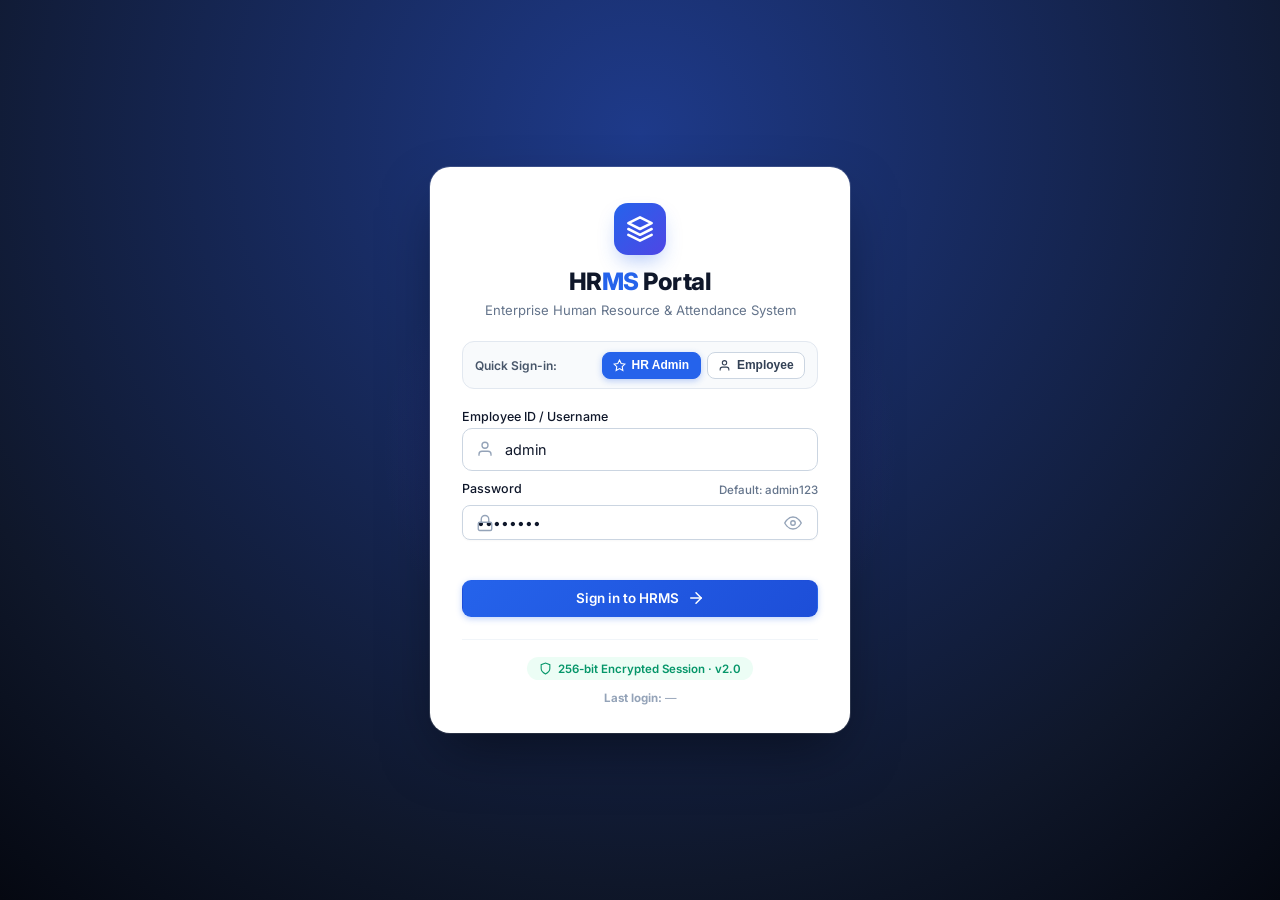
==== client/index.html @ 80b0ef7e "feat: complete UI/UX modernization, backend API routes, temporary DB sync, and PWA assets" ====
<!DOCTYPE html>
<html lang="en">
<head>
  <meta charset="UTF-8" />
  <link rel="manifest" href="/manifest.webmanifest">
  <meta name="theme-color" content="#2563eb">
  <meta name="mobile-web-app-capable" content="yes">
  <meta name="apple-mobile-web-app-capable" content="yes">
  <meta name="apple-mobile-web-app-title" content="HRMS">
  <link rel="apple-touch-icon" href="/icon-192.png">
  <link rel="icon" type="image/png" href="/icon-192.png">
  <meta name="viewport" content="width=device-width, initial-scale=1.0, viewport-fit=cover" />
  <title>HRMS — Human Resource Management System</title>
  <link rel="preconnect" href="https://fonts.googleapis.com" />
  <link rel="preconnect" href="https://fonts.gstatic.com" crossorigin />
  <link href="https://fonts.googleapis.com/css2?family=Inter:wght@400;500;600;700&display=swap" rel="stylesheet" />
  <link rel="stylesheet" href="/client/css/style.css?v=2.7.0" />
</head>
<body>

  <!-- Sidebar -->
  <aside class="sidebar" id="sidebar">
    <div class="sidebar-header">
      <div class="logo-text" style="font-size:1.5rem;font-weight:800;letter-spacing:0.02em;color:#fff;">HR<span style="color:#60a5fa;">MS</span></div>
    </div>

    <nav class="nav">
      <a class="nav-item" data-page="myleave" href="#" id="navMyLeave" style="display:none">
        <svg xmlns="http://www.w3.org/2000/svg" fill="none" viewBox="0 0 24 24" stroke-width="1.8" stroke="currentColor"><path stroke-linecap="round" stroke-linejoin="round" d="M6.75 3v2.25M17.25 3v2.25M3 18.75V7.5a2.25 2.25 0 012.25-2.25h13.5A2.25 2.25 0 0121 7.5v11.25m-18 0A2.25 2.25 0 005.25 21h13.5A2.25 2.25 0 0021 18.75"/></svg>
        My Leave Requests
      </a>
      <a class="nav-item" data-page="myresign" href="#" id="navMyResign" style="display:none">
        <svg xmlns="http://www.w3.org/2000/svg" fill="none" viewBox="0 0 24 24" stroke-width="1.8" stroke="currentColor"><path stroke-linecap="round" stroke-linejoin="round" d="M15.75 9V5.25A2.25 2.25 0 0013.5 3h-6a2.25 2.25 0 00-2.25 2.25v13.5A2.25 2.25 0 007.5 21h6a2.25 2.25 0 002.25-2.25V15m3 0l3-3m0 0l-3-3m3 3H9"/></svg>
        My Resignation
      </a>
      <a class="nav-item" data-page="myletters" href="#" id="navMyLetters" style="display:none">
        <svg xmlns="http://www.w3.org/2000/svg" fill="none" viewBox="0 0 24 24" stroke-width="1.8" stroke="currentColor"><path stroke-linecap="round" stroke-linejoin="round" d="M21.75 6.75v10.5a2.25 2.25 0 01-2.25 2.25h-15a2.25 2.25 0 01-2.25-2.25V6.75m19.5 0A2.25 2.25 0 0019.5 4.5h-15a2.25 2.25 0 00-2.25 2.25m19.5 0v.24a2.25 2.25 0 01-1.07 1.92l-7.5 4.62a2.25 2.25 0 01-2.36 0L3.32 8.91a2.25 2.25 0 01-1.07-1.92V6.75"/></svg>
        My Letters
      </a>
      <a class="nav-item" data-page="myatt" href="#" id="navMyAtt" style="display:none">
        <svg xmlns="http://www.w3.org/2000/svg" fill="none" viewBox="0 0 24 24" stroke-width="1.8" stroke="currentColor"><path stroke-linecap="round" stroke-linejoin="round" d="M12 6v6h4.5m4.5 0a9 9 0 11-18 0 9 9 0 0118 0z"/></svg>
        My Attendance
      </a>
      <a class="nav-item" data-page="myperm" href="#" id="navMyPerm" style="display:none">
        <svg xmlns="http://www.w3.org/2000/svg" fill="none" viewBox="0 0 24 24" stroke-width="1.8" stroke="currentColor"><path stroke-linecap="round" stroke-linejoin="round" d="M12 6v6h4.5m4.5 0a9 9 0 11-18 0 9 9 0 0118 0z"/></svg>
        My Permissions &amp; OD
      </a>
      <a class="nav-item" data-page="mystat" href="#" id="navMyStat" style="display:none">
        <svg xmlns="http://www.w3.org/2000/svg" fill="none" viewBox="0 0 24 24" stroke-width="1.8" stroke="currentColor"><path stroke-linecap="round" stroke-linejoin="round" d="M9 12.75L11.25 15 15 9.75m-3-7.036A11.959 11.959 0 013.598 6 11.99 11.99 0 003 9.749c0 5.592 3.824 10.29 9 11.623 5.176-1.332 9-6.03 9-11.622 0-1.31-.21-2.571-.598-3.751h-.152c-3.196 0-6.1-1.248-8.25-3.285z"/></svg>
        My Statutory Statements
      </a>
      <a class="nav-item" data-page="myservice" href="#" id="navMyService" style="display:none">
        <svg xmlns="http://www.w3.org/2000/svg" fill="none" viewBox="0 0 24 24" stroke-width="1.8" stroke="currentColor"><path stroke-linecap="round" stroke-linejoin="round" d="M3 13.125C3 12.504 3.504 12 4.125 12h2.25c.621 0 1.125.504 1.125 1.125v6.75C7.5 20.496 6.996 21 6.375 21h-2.25A1.125 1.125 0 013 19.875v-6.75zM9.75 8.625c0-.621.504-1.125 1.125-1.125h2.25c.621 0 1.125.504 1.125 1.125v11.25c0 .621-.504 1.125-1.125 1.125h-2.25a1.125 1.125 0 01-1.125-1.125V8.625zM16.5 4.125c0-.621.504-1.125 1.125-1.125h2.25C20.496 3 21 3.504 21 4.125v15.75c0 .621-.504 1.125-1.125 1.125h-2.25a1.125 1.125 0 01-1.125-1.125V4.125z"/></svg>
        My Service
      </a>
      <a class="nav-item" data-page="myperf" href="#" id="navMyPerf" style="display:none">
        <svg xmlns="http://www.w3.org/2000/svg" fill="none" viewBox="0 0 24 24" stroke-width="1.8" stroke="currentColor"><path stroke-linecap="round" stroke-linejoin="round" d="M3 13.125C3 12.504 3.504 12 4.125 12h2.25c.621 0 1.125.504 1.125 1.125v6.75C7.5 20.496 6.996 21 6.375 21h-2.25A1.125 1.125 0 013 19.875v-6.75zM9.75 8.625c0-.621.504-1.125 1.125-1.125h2.25c.621 0 1.125.504 1.125 1.125v11.25c0 .621-.504 1.125-1.125 1.125h-2.25a1.125 1.125 0 01-1.125-1.125V8.625zM16.5 4.125c0-.621.504-1.125 1.125-1.125h2.25C20.496 3 21 3.504 21 4.125v15.75c0 .621-.504 1.125-1.125 1.125h-2.25a1.125 1.125 0 01-1.125-1.125V4.125z"/></svg>
        My Performance
      </a>
      <div class="nav-section" id="navMainLabel">Main</div>
      <a class="nav-item active" data-page="dashboard" href="#">
        <svg xmlns="http://www.w3.org/2000/svg" fill="none" viewBox="0 0 24 24" stroke-width="1.8" stroke="currentColor"><path stroke-linecap="round" stroke-linejoin="round" d="M3 12l2-2m0 0l7-7 7 7M5 10v10a1 1 0 001 1h3m10-11l2 2m-2-2v10a1 1 0 01-1 1h-3m-6 0a1 1 0 001-1v-4a1 1 0 011-1h2a1 1 0 011 1v4a1 1 0 001 1m-6 0h6"/></svg>
        Dashboard
      </a>
      <a class="nav-item" data-page="employees" href="#">
        <svg xmlns="http://www.w3.org/2000/svg" fill="none" viewBox="0 0 24 24" stroke-width="1.8" stroke="currentColor"><path stroke-linecap="round" stroke-linejoin="round" d="M15 19.128a9.38 9.38 0 002.625.372 9.337 9.337 0 004.121-.952 4.125 4.125 0 00-7.533-2.493M15 19.128v-.003c0-1.113-.285-2.16-.786-3.07M15 19.128v.106A12.318 12.318 0 018.624 21c-2.331 0-4.512-.645-6.374-1.766l-.001-.109a6.375 6.375 0 0111.964-3.07M12 6.375a3.375 3.375 0 11-6.75 0 3.375 3.375 0 016.75 0zm8.25 2.25a2.625 2.625 0 11-5.25 0 2.625 2.625 0 015.25 0z"/></svg>
        Employees
      </a>
      <a class="nav-item" data-page="attendance" href="#">
        <svg xmlns="http://www.w3.org/2000/svg" fill="none" viewBox="0 0 24 24" stroke-width="1.8" stroke="currentColor"><path stroke-linecap="round" stroke-linejoin="round" d="M12 6v6h4.5m4.5 0a9 9 0 11-18 0 9 9 0 0118 0z"/></svg>
        Attendance
      </a>
      <a class="nav-item" data-page="permissions" href="#">
        <svg xmlns="http://www.w3.org/2000/svg" fill="none" viewBox="0 0 24 24" stroke-width="1.8" stroke="currentColor"><path stroke-linecap="round" stroke-linejoin="round" d="M12 6v6h4.5m4.5 0a9 9 0 11-18 0 9 9 0 0118 0z"/></svg>
        Permissions &amp; OD
      </a>
      <a class="nav-item" data-page="leave" href="#">
        <svg xmlns="http://www.w3.org/2000/svg" fill="none" viewBox="0 0 24 24" stroke-width="1.8" stroke="currentColor"><path stroke-linecap="round" stroke-linejoin="round" d="M6.75 3v2.25M17.25 3v2.25M3 18.75V7.5a2.25 2.25 0 012.25-2.25h13.5A2.25 2.25 0 0121 7.5v11.25m-18 0A2.25 2.25 0 005.25 21h13.5A2.25 2.25 0 0021 18.75m-18 0v-7.5A2.25 2.25 0 015.25 9h13.5A2.25 2.25 0 0121 11.25v7.5"/></svg>
        Leave
        <span class="badge" id="leaveBadge">0</span>
      </a>
      <a class="nav-item" data-page="resign" href="#">
        <svg xmlns="http://www.w3.org/2000/svg" fill="none" viewBox="0 0 24 24" stroke-width="1.8" stroke="currentColor"><path stroke-linecap="round" stroke-linejoin="round" d="M15.75 9V5.25A2.25 2.25 0 0013.5 3h-6a2.25 2.25 0 00-2.25 2.25v13.5A2.25 2.25 0 007.5 21h6a2.25 2.25 0 002.25-2.25V15m3 0l3-3m0 0l-3-3m3 3H9"/></svg>
        Resignations
        <span class="badge" id="resignBadge">0</span>
      </a>

      <a class="nav-item" data-page="letters" href="#">
        <svg xmlns="http://www.w3.org/2000/svg" fill="none" viewBox="0 0 24 24" stroke-width="1.8" stroke="currentColor"><path stroke-linecap="round" stroke-linejoin="round" d="M21.75 6.75v10.5a2.25 2.25 0 01-2.25 2.25h-15a2.25 2.25 0 01-2.25-2.25V6.75m19.5 0A2.25 2.25 0 0019.5 4.5h-15a2.25 2.25 0 00-2.25 2.25m19.5 0v.24a2.25 2.25 0 01-1.07 1.92l-7.5 4.62a2.25 2.25 0 01-2.36 0L3.32 8.91a2.25 2.25 0 01-1.07-1.92V6.75"/></svg>
        Letters
      </a>

      <div class="nav-section">Management</div>
      <a class="nav-item" data-page="statmods" href="#">
        <svg xmlns="http://www.w3.org/2000/svg" fill="none" viewBox="0 0 24 24" stroke-width="1.8" stroke="currentColor"><path stroke-linecap="round" stroke-linejoin="round" d="M9 12.75L11.25 15 15 9.75m-3-7.036A11.959 11.959 0 013.598 6 11.99 11.99 0 003 9.749c0 5.592 3.824 10.29 9 11.623 5.176-1.332 9-6.03 9-11.622 0-1.31-.21-2.571-.598-3.751h-.152c-3.196 0-6.1-1.248-8.25-3.285z"/></svg>
        Statutory Modules
      </a>
      <a class="nav-item" data-page="payroll" href="#">
        <svg xmlns="http://www.w3.org/2000/svg" fill="none" viewBox="0 0 24 24" stroke-width="1.8" stroke="currentColor"><path stroke-linecap="round" stroke-linejoin="round" d="M2.25 18.75a60.07 60.07 0 0115.797 2.101c.727.198 1.453-.342 1.453-1.096V18.75M3.75 4.5v.75A.75.75 0 013 6h-.75m0 0v-.375c0-.621.504-1.125 1.125-1.125H20.25M2.25 6v9m18-10.5v.75c0 .414.336.75.75.75h.75m-1.5-1.5h.375c.621 0 1.125.504 1.125 1.125v9.75c0 .621-.504 1.125-1.125 1.125h-.375m1.5-1.5H21a.75.75 0 00-.75.75v.75m0 0H3.75m0 0h-.375a1.125 1.125 0 01-1.125-1.125V15m1.5 1.5v-.75A.75.75 0 003 15h-.75M15 10.5a3 3 0 11-6 0 3 3 0 016 0zm3 0h.008v.008H18V10.5zm-12 0h.008v.008H6V10.5z"/></svg>
        Payroll
      </a>
      <a class="nav-item" data-page="service" href="#">
        <svg xmlns="http://www.w3.org/2000/svg" fill="none" viewBox="0 0 24 24" stroke-width="1.8" stroke="currentColor"><path stroke-linecap="round" stroke-linejoin="round" d="M3 13.125C3 12.504 3.504 12 4.125 12h2.25c.621 0 1.125.504 1.125 1.125v6.75C7.5 20.496 6.996 21 6.375 21h-2.25A1.125 1.125 0 013 19.875v-6.75zM9.75 8.625c0-.621.504-1.125 1.125-1.125h2.25c.621 0 1.125.504 1.125 1.125v11.25c0 .621-.504 1.125-1.125 1.125h-2.25a1.125 1.125 0 01-1.125-1.125V8.625zM16.5 4.125c0-.621.504-1.125 1.125-1.125h2.25C20.496 3 21 3.504 21 4.125v15.75c0 .621-.504 1.125-1.125 1.125h-2.25a1.125 1.125 0 01-1.125-1.125V4.125z"/></svg>
        Service Register
      </a>
      <a class="nav-item" data-page="recruitment" href="#">
        <svg xmlns="http://www.w3.org/2000/svg" fill="none" viewBox="0 0 24 24" stroke-width="1.8" stroke="currentColor"><path stroke-linecap="round" stroke-linejoin="round" d="M20.25 14.15v4.25c0 1.094-.781 2.125-1.938 2.125H5.688c-1.157 0-1.938-1.031-1.938-2.125v-4.25m16.5 0a2.18 2.18 0 00.75-1.661V8.706c0-1.081-.781-2.025-1.938-2.025h-2.288a2.125 2.125 0 01-1.938-1.25 2.125 2.125 0 00-1.938-1.25H9.938a2.125 2.125 0 00-1.938 1.25 2.125 2.125 0 01-1.938 1.25H3.75c-1.157 0-1.938.944-1.938 2.025v3.783c0 .655.281 1.268.75 1.661m16.5 0a2.18 2.18 0 01-.75 1.661m0 0a2.18 2.18 0 01-1.5.631H5.25a2.18 2.18 0 01-1.5-.631m16.5 0v.094"/></svg>
        Recruitment
      </a>
      <a class="nav-item" data-page="performance" href="#">
        <svg xmlns="http://www.w3.org/2000/svg" fill="none" viewBox="0 0 24 24" stroke-width="1.8" stroke="currentColor"><path stroke-linecap="round" stroke-linejoin="round" d="M3 13.125C3 12.504 3.504 12 4.125 12h2.25c.621 0 1.125.504 1.125 1.125v6.75C7.5 20.496 6.996 21 6.375 21h-2.25A1.125 1.125 0 013 19.875v-6.75zM9.75 8.625c0-.621.504-1.125 1.125-1.125h2.25c.621 0 1.125.504 1.125 1.125v11.25c0 .621-.504 1.125-1.125 1.125h-2.25a1.125 1.125 0 01-1.125-1.125V8.625zM16.5 4.125c0-.621.504-1.125 1.125-1.125h2.25C20.496 3 21 3.504 21 4.125v15.75c0 .621-.504 1.125-1.125 1.125h-2.25a1.125 1.125 0 01-1.125-1.125V4.125z"/></svg>
        Performance
      </a>

      <div class="nav-section">Settings</div>
      <a class="nav-item" data-page="departments" href="#">
        <svg xmlns="http://www.w3.org/2000/svg" fill="none" viewBox="0 0 24 24" stroke-width="1.8" stroke="currentColor"><path stroke-linecap="round" stroke-linejoin="round" d="M2.25 21h19.5m-18-18v18m10.5-18v18m6-13.5V21M6.75 6.75h.75m-.75 3h.75m-.75 3h.75m3-6h.75m-.75 3h.75m-.75 3h.75M6.75 21v-3.375c0-.621.504-1.125 1.125-1.125h2.25c.621 0 1.125.504 1.125 1.125V21M3 3h12m-.75 4.5H21m-3.75 0h.008v.008h-.008v-.008zm0 3h.008v.008h-.008v-.008zm0 3h.008v.008h-.008v-.008z"/></svg>
        Departments
      </a>
      <a class="nav-item" data-page="access" href="#">
        <svg xmlns="http://www.w3.org/2000/svg" fill="none" viewBox="0 0 24 24" stroke-width="1.8" stroke="currentColor"><path stroke-linecap="round" stroke-linejoin="round" d="M9.594 3.94c.09-.542.56-.94 1.11-.94h2.593c.55 0 1.02.398 1.11.94l.213 1.281c.063.374.313.686.645.87.074.04.147.083.22.127.324.196.72.257 1.075.124l1.217-.456a1.125 1.125 0 011.37.49l1.296 2.247a1.125 1.125 0 01-.26 1.431l-1.003.827c-.293.24-.438.613-.431.992a6.759 6.759 0 010 .255c-.007.378.138.75.43.99l1.005.828c.424.35.534.954.26 1.43l-1.298 2.247a1.125 1.125 0 01-1.369.491l-1.217-.456c-.355-.133-.75-.072-1.076.124a6.57 6.57 0 01-.22.128c-.331.183-.581.495-.644.869l-.213 1.28c-.09.543-.56.941-1.11.941h-2.594c-.55 0-1.02-.398-1.11-.94l-.213-1.281c-.062-.374-.312-.686-.644-.87a6.52 6.52 0 01-.22-.127c-.325-.196-.72-.257-1.076-.124l-1.217.456a1.125 1.125 0 01-1.369-.49l-1.297-2.247a1.125 1.125 0 01.26-1.431l1.004-.827c.292-.24.437-.613.43-.992a6.932 6.932 0 010-.255c.007-.378-.138-.75-.43-.99l-1.004-.828a1.125 1.125 0 01-.26-1.43l1.297-2.247a1.125 1.125 0 011.37-.491l1.216.456c.356.133.751.072 1.076-.124.072-.044.146-.087.22-.128.332-.183.582-.495.644-.869l.214-1.281z"/><path stroke-linecap="round" stroke-linejoin="round" d="M15 12a3 3 0 11-6 0 3 3 0 016 0z"/></svg>
        Menu Access
      </a>
      <a class="nav-item" data-page="settings" href="#">
        <svg xmlns="http://www.w3.org/2000/svg" fill="none" viewBox="0 0 24 24" stroke-width="1.8" stroke="currentColor"><path stroke-linecap="round" stroke-linejoin="round" d="M9.594 3.94c.09-.542.56-.94 1.11-.94h2.593c.55 0 1.02.398 1.11.94l.213 1.281c.063.374.313.686.645.87.074.04.147.083.22.127.324.196.72.257 1.075.124l1.217-.456a1.125 1.125 0 011.37.49l1.296 2.247a1.125 1.125 0 01-.26 1.431l-1.003.827c-.293.24-.438.613-.431.992a6.759 6.759 0 010 .255c-.007.378.138.75.43.99l1.005.828c.424.35.534.954.26 1.43l-1.298 2.247a1.125 1.125 0 01-1.369.491l-1.217-.456c-.355-.133-.75-.072-1.076.124a6.57 6.57 0 01-.22.128c-.331.183-.581.495-.644.869l-.213 1.28c-.09.543-.56.941-1.11.941h-2.594c-.55 0-1.02-.398-1.11-.94l-.213-1.281c-.062-.374-.312-.686-.644-.87a6.52 6.52 0 01-.22-.127c-.325-.196-.72-.257-1.076-.124l-1.217.456a1.125 1.125 0 01-1.369-.49l-1.297-2.247a1.125 1.125 0 01.26-1.431l1.004-.827c.292-.24.437-.613.43-.992a6.932 6.932 0 010-.255c.007-.378-.138-.75-.43-.99l-1.004-.828a1.125 1.125 0 01-.26-1.43l1.297-2.247a1.125 1.125 0 011.37-.491l1.216.456c.356.133.751.072 1.076-.124.072-.044.146-.087.22-.128.332-.183.582-.495.644-.869l.214-1.281z"/><path stroke-linecap="round" stroke-linejoin="round" d="M15 12a3 3 0 11-6 0 3 3 0 016 0z"/></svg>
        Settings
      </a>
    </nav>

    <div class="sidebar-footer">
      <div class="avatar" id="userAvatar">AD</div>
      <div class="user-info">
        <div class="user-name" id="userName">Admin User</div>
        <div class="user-role" id="userRole">HR Administrator</div>
      </div>
      <button class="logout-btn" onclick="logout()" title="Logout"><svg xmlns="http://www.w3.org/2000/svg" width="18" height="18" fill="none" viewBox="0 0 24 24" stroke-width="1.8" stroke="currentColor"><path stroke-linecap="round" stroke-linejoin="round" d="M15.75 9V5.25A2.25 2.25 0 0013.5 3h-6a2.25 2.25 0 00-2.25 2.25v13.5A2.25 2.25 0 007.5 21h6a2.25 2.25 0 002.25-2.25V15m3 0l3-3m0 0l-3-3m3 3H9"/></svg><span>Logout</span></button>
    </div>
  </aside>

  <div class="overlay" id="overlay"></div>

  <!-- Main -->
  <div class="main">
    <header class="topbar">
      <div class="topbar-left">
        <button class="collapse-toggle" id="collapseToggle" onclick="toggleSidebar()" aria-label="Collapse or expand menu" title="Collapse / expand menu">
          <svg xmlns="http://www.w3.org/2000/svg" width="22" height="22" fill="none" viewBox="0 0 24 24" stroke-width="1.8" stroke="currentColor"><path stroke-linecap="round" stroke-linejoin="round" d="M3.75 6.75h16.5M3.75 12h16.5M3.75 17.25h16.5"/></svg>
        </button>
        <button class="menu-toggle" id="menuToggle" aria-label="Toggle menu">
          <svg xmlns="http://www.w3.org/2000/svg" width="24" height="24" fill="none" viewBox="0 0 24 24" stroke-width="1.8" stroke="currentColor"><path stroke-linecap="round" stroke-linejoin="round" d="M3.75 6.75h16.5M3.75 12h16.5m-16.5 5.25h16.5"/></svg>
        </button>
        <div class="top-brand"><div class="tb-text"><h1 class="page-title" id="pageTitle">Dashboard</h1></div></div>
      </div>

      <div class="search-box">
        <svg xmlns="http://www.w3.org/2000/svg" width="18" height="18" fill="none" viewBox="0 0 24 24" stroke-width="2" stroke="currentColor"><path stroke-linecap="round" stroke-linejoin="round" d="M21 21l-5.197-5.197m0 0A7.5 7.5 0 105.196 5.196a7.5 7.5 0 0010.607 10.607z"/></svg>
        <input type="text" placeholder="Search employees..." id="searchInput" />
      </div>

      <div class="topbar-right">
        <button class="icon-btn" title="Notifications" onclick="showToast('No new notifications', 'success')">
          <svg xmlns="http://www.w3.org/2000/svg" width="20" height="20" fill="none" viewBox="0 0 24 24" stroke-width="1.8" stroke="currentColor"><path stroke-linecap="round" stroke-linejoin="round" d="M14.857 17.082a23.848 23.848 0 005.454-1.31A8.967 8.967 0 0118 9.75v-.7V9A6 6 0 006 9v.75a8.967 8.967 0 01-2.312 6.022c1.733.64 3.56 1.085 5.455 1.31m5.714 0a24.255 24.255 0 01-5.714 0m5.714 0a3 3 0 11-5.714 0"/></svg>
          <span class="dot" id="notifDot" style="display:none"></span>
        </button>
        <button class="icon-btn" id="topLogout" onclick="logout()" title="Logout" aria-label="Logout" style="width:auto;padding:0 .85rem;gap:.4rem;display:flex;align-items:center;font-weight:600;font-size:.8rem;color:#b91c1c">
          <svg xmlns="http://www.w3.org/2000/svg" width="18" height="18" fill="none" viewBox="0 0 24 24" stroke-width="1.8" stroke="currentColor"><path stroke-linecap="round" stroke-linejoin="round" d="M15.75 9V5.25A2.25 2.25 0 0013.5 3h-6a2.25 2.25 0 00-2.25 2.25v13.5A2.25 2.25 0 007.5 21h6a2.25 2.25 0 002.25-2.25V15m3 0l3-3m0 0l-3-3m3 3H9" /></svg><span>Logout</span>
        </button>
      </div>
    </header>

    <div class="content" id="content"></div>

    <footer class="footer">
      <div class="footer-inner">
        <span>&copy; 2026 HRMS &middot; Enterprise Human Resource Management System</span>
        <span class="footer-sync-status" id="footerSyncStatus"><span class="sync-dot live"></span> Backend Synced (JSON Server Active)</span>
      </div>
    </footer>
  </div>

  <!-- Employee Modal -->
  <div class="modal-backdrop" id="empModal">
    <div class="modal">
      <div class="modal-header"><div class="mh-brand"><div><div class="mh-co">HRMS</div><h3 id="empModalTitle">Add Employee</h3></div></div>
        <button class="modal-close" onclick="closeModal('empModal')">
          <svg xmlns="http://www.w3.org/2000/svg" width="20" height="20" fill="none" viewBox="0 0 24 24" stroke-width="2" stroke="currentColor"><path stroke-linecap="round" stroke-linejoin="round" d="M6 18L18 6M6 6l12 12"/></svg>
        </button>
      </div>
      <form id="empForm" onsubmit="saveEmployee(event)">
        <div class="modal-body">
          <input type="hidden" id="empId" />
          <div class="form-group" style="display:flex;align-items:center;gap:1rem;margin-bottom:1rem">
            <div id="empPhotoPrev" style="width:72px;height:72px;border-radius:50%;background:#e2e8f0;display:flex;align-items:center;justify-content:center;overflow:hidden;font-weight:700;color:#64748b;flex-shrink:0">?</div>
            <div><label style="display:block;margin-bottom:.3rem">Employee Photo</label>
              <input type="file" id="empPhotoFile" accept="image/*" onchange="empPhotoPick(this)" />
              <button type="button" class="btn btn-secondary" style="margin-top:.4rem;padding:.3rem .7rem;font-size:.75rem" onclick="empPhotoClear()">Remove photo</button></div>
          </div>
          <div class="form-row">
            <div class="form-group">
              <label>Full Name *</label>
              <input type="text" id="empName" required placeholder="e.g. Aisha Khan" />
            </div>
            <div class="form-group">
              <label>Email *</label>
              <input type="email" id="empEmail" required placeholder="aisha@company.com" />
            </div>
          </div>
          <div class="form-row">
            <div class="form-group">
              <label>Employee ID *</label>
              <input type="text" id="empCode" required placeholder="e.g. EMP007" />
            </div>
            <div class="form-group">
              <label>Date of Birth *</label>
              <input type="date" id="empDob" required />
            </div>
          </div>
          <div class="form-row">
            <div class="form-group">
              <label>Department *</label>
              <select id="empDept" required onchange="empDeptChanged()"></select>
            </div>
            <div class="form-group">
              <label>Designation *</label>
              <select id="empRole" required onchange="empRoleChanged()"></select>
            </div>
          </div>
          <div class="form-row">
            <div class="form-group">
              <label>Status</label>
              <select id="empStatus">
                <option value="active">Active</option>
                <option value="on-leave">On Leave</option>
                <option value="probation">Probation</option>
                <option value="inactive">Inactive</option>
              </select>
            </div>
            <div class="form-group">
              <label>Phone</label>
              <input type="tel" id="empPhone" placeholder="+91 98765 43210" />
            </div>
          </div>
          <div class="form-row">
            <div class="form-group">
              <label>Date of Joining</label>
              <input type="date" id="empDoj" />
            </div>
            <div class="form-group">
              <label>Relieving Date</label>
              <input type="date" id="empRelieving" />
            </div>
          </div>
        </div>
        <div class="modal-footer">
          <button type="button" class="btn btn-secondary" onclick="closeModal('empModal')">Cancel</button>
          <button type="submit" class="btn btn-primary">Save Employee</button>
        </div>
      </form>
    </div>
  </div>

  <!-- Leave Modal -->
  <div class="modal-backdrop" id="leaveModal">
    <div class="modal">
      <div class="modal-header"><div class="mh-brand"><div><div class="mh-co">HRMS</div><h3>New Leave Request</h3></div></div>
        <button class="modal-close" onclick="closeModal('leaveModal')">
          <svg xmlns="http://www.w3.org/2000/svg" width="20" height="20" fill="none" viewBox="0 0 24 24" stroke-width="2" stroke="currentColor"><path stroke-linecap="round" stroke-linejoin="round" d="M6 18L18 6M6 6l12 12"/></svg>
        </button>
      </div>
      <form id="leaveForm" onsubmit="saveLeave(event)">
        <div class="modal-body">
          <div class="form-group">
            <label>Employee *</label>
            <select id="leaveEmpId" required></select>
          </div>
          <div class="form-group">
            <label>Leave Type *</label>
            <select id="leaveType" required>
              <option value="Casual Leave">Casual Leave</option>
              <option value="Sick Leave">Sick Leave</option>
              <option value="Annual Leave">Annual Leave</option>
              <option value="Maternity Leave">Maternity Leave</option>
              <option value="Unpaid Leave">Unpaid Leave</option>
            </select>
          </div>
          <div class="form-row">
            <div class="form-group">
              <label>From Date *</label>
              <input type="date" id="leaveFrom" required />
            </div>
            <div class="form-group">
              <label>To Date *</label>
              <input type="date" id="leaveTo" required />
            </div>
          </div>
          <div class="form-group">
            <label>Reason</label>
            <textarea id="leaveReason" rows="2" placeholder="Optional reason..."></textarea>
          </div>
        </div>
        <div class="modal-footer">
          <button type="button" class="btn btn-secondary" onclick="closeModal('leaveModal')">Cancel</button>
          <button type="submit" class="btn btn-primary">Submit Request</button>
        </div>
      </form>
    </div>
  </div>

  <!-- Attendance Modal -->
  <div class="modal-backdrop" id="attModal">
    <div class="modal">
      <div class="modal-header"><div class="mh-brand"><div><div class="mh-co">HRMS</div><h3>Mark Attendance</h3></div></div>
        <button class="modal-close" onclick="closeModal('attModal')">
          <svg xmlns="http://www.w3.org/2000/svg" width="20" height="20" fill="none" viewBox="0 0 24 24" stroke-width="2" stroke="currentColor"><path stroke-linecap="round" stroke-linejoin="round" d="M6 18L18 6M6 6l12 12"/></svg>
        </button>
      </div>
      <form id="attForm" onsubmit="saveAttendance(event)">
        <div class="modal-body">
          <div class="form-group">
            <label>Date *</label>
            <input type="date" id="attDate" required onchange="attDateChanged()" />
          </div>
          <div class="form-group">
            <label>Employees * <span class="dept-tag" id="attEmpCount"></span></label>
            <div class="att-pick">
              <label class="att-row att-head">
                <input type="checkbox" id="attAll" checked onchange="attToggleAll(this.checked)" aria-label="Select all employees" /><span>Emp ID</span><span>Emp Name</span>
              </label>
              <div id="attEmpList"></div>
            </div>
          </div>
          <div class="form-group">
            <label>Status *</label>
            <select id="attStatus" required onchange="attToggleTimes()">
              <option value="present">Present</option>
              <option value="absent">Absent</option>
              <option value="half-day">Half Day</option>
              <option value="leave">Leave</option>
              <option value="od">On Duty (OD)</option>
              <option value="late">Late</option>
              <option value="holiday">Holiday / Week Off</option>
            </select>
          </div>
          <div class="form-row">
            <div class="form-group"><label>In Time</label><input type="time" id="attIn" onchange="attSuggest()" /></div>
            <div class="form-group"><label>Out Time</label><input type="time" id="attOut" onchange="attSuggest()" /></div>
          </div>
          <div id="odBox" style="display:none">
            <div class="form-row">
              <div class="form-group"><label>OD Type *</label><select id="odType"><option>Client Visit</option><option>ROC / MCA / Govt. Office</option><option>Bank / Audit</option><option>Court / Tribunal</option><option>Training / Seminar</option><option>Other Official Work</option></select></div>
              <div class="form-group"><label>OD Duration *</label><select id="odDur"><option value="full">Full Day</option><option value="half">Half Day</option></select></div>
            </div>
            <div class="form-group"><label>Place / Organisation *</label><input type="text" id="odPlace" placeholder="e.g. ROC Hyderabad, client office" /></div>
            <div class="form-group"><label>Purpose</label><input type="text" id="odPurpose" placeholder="e.g. Form filing, audit, meeting" /></div>
          </div>
          <div class="dept-tag" id="attHint" style="margin-top:-.4rem; line-height:1.5;"></div>
        </div>
        <div class="modal-footer">
          <button type="button" class="btn btn-secondary" onclick="closeModal('attModal')">Cancel</button>
          <button type="submit" class="btn btn-primary">Save</button>
        </div>
      </form>
    </div>
  </div>

  <!-- Tax declaration (Form 124, earlier 12BB) -->
  <div class="modal-backdrop" id="declModal">
    <div class="modal">
      <div class="modal-header"><h3 id="declTitle">Tax declaration</h3><button class="modal-close" onclick="closeModal('declModal')" aria-label="Close">&#10005;</button></div>
      <form id="declForm" onsubmit="saveDecl(event)">
        <div class="modal-body">
          <div class="form-row"><div class="form-group"><label>Employee</label><select id="dcEmp"></select></div><div class="form-group"><label>Financial year</label><input type="text" id="dcFy" readonly /></div></div>
          <div class="form-group"><label>Tax regime for TDS *</label><select id="dcReg" onchange="declToggle()"><option value="new">New regime (default, no deductions)</option><option value="old">Old regime (with the details below)</option></select></div>
          <div id="dcOld" style="display:none">
            <div class="form-row"><div class="form-group"><label>Rent paid per month ₹</label><input type="number" id="dcRent" min="0" /></div><div class="form-group"><label>City for HRA</label><select id="dcCity"><option value="metro">Metro list incl. Hyderabad (50%)</option><option value="other">Other city (40%)</option></select></div></div>
            <div class="form-row"><div class="form-group"><label>Landlord name</label><input type="text" id="dcLandlord" /></div><div class="form-group"><label>Landlord PAN (needed if rent over ₹1 lakh a year)</label><input type="text" id="dcLPan" maxlength="10" style="text-transform:uppercase" /></div></div>
            <div class="form-group"><label>Relationship with landlord</label><select id="dcRel"><option>Not related</option><option>Spouse</option><option>Parent</option><option>Child</option><option>Other relative</option></select></div>
            <div class="form-row"><div class="form-group"><label>Investments (PF excluded) ₹ / year</label><input type="number" id="dcInv" min="0" /></div><div class="form-group"><label>Health insurance ₹ / year</label><input type="number" id="dcMed" min="0" /></div></div>
            <div class="form-row"><div class="form-group"><label>Extra NPS ₹ / year (max 50,000)</label><input type="number" id="dcNps" min="0" /></div><div class="form-group"><label>Home-loan interest ₹ / year (max 2,00,000)</label><input type="number" id="dcHome" min="0" /></div></div>
          </div>
          <div class="dept-tag" style="line-height:1.6">I declare the details are true. Proofs may be asked before the year end, and TDS is adjusted on the final months if they are not given.</div>
        </div>
        <div class="modal-footer"><button type="button" class="btn btn-secondary" onclick="closeModal('declModal')">Cancel</button><button type="submit" class="btn btn-primary">Submit</button></div>
      </form>
    </div>
  </div>

  <!-- Admin credential confirmation -->
  <div class="modal-backdrop" id="credModal">
    <div class="modal" style="max-width:380px">
      <div class="modal-header"><h3 id="credTitle">Admin confirmation</h3><button class="modal-close" onclick="closeModal('credModal')" aria-label="Close">&#10005;</button></div>
      <form id="credForm" onsubmit="credSubmit(event)" autocomplete="off">
        <div class="modal-body">
          <div class="dept-tag" style="line-height:1.5;margin-bottom:.7rem">Enter an administrator username and password to confirm this change.</div>
          <div class="form-group"><label>Admin username</label><input type="text" id="credUser" required /></div>
          <div class="form-group"><label>Password</label><input type="password" id="credPass" required /></div>
          <div id="credErr" style="color:#dc2626;font-size:.82rem;min-height:1rem"></div>
        </div>
        <div class="modal-footer"><button type="button" class="btn btn-secondary" onclick="closeModal('credModal')">Cancel</button><button type="submit" class="btn btn-primary">Confirm</button></div>
      </form>
    </div>
  </div>

  <!-- Permission (short outing) Modal -->
  <div class="modal-backdrop" id="permModal">
    <div class="modal">
      <div class="modal-header"><div class="mh-brand"><div><div class="mh-co">HRMS</div><h3>Permission (Short Outing)</h3></div></div>
        <button class="modal-close" onclick="closeModal('permModal')" aria-label="Close">&#10005;</button>
      </div>
      <form id="permForm" onsubmit="savePerm(event)">
        <div class="modal-body">
          <div class="form-group"><label>Employee *</label><select id="permEmp" onchange="permHint()"></select></div>
          <div class="form-row">
            <div class="form-group"><label>Date *</label><input type="date" id="permDate" required onchange="permHint()" /></div>
            <div class="form-group"><label>Duration *</label><select id="permHours" onchange="permHint()"><option value="1">1 hour</option><option value="2">2 hours</option></select></div>
          </div>
          <div class="form-row">
            <div class="form-group"><label>Going out at *</label><input type="time" id="permFrom" required onchange="permHint()" /></div>
            <div class="form-group"><label>Place</label><input type="text" id="permPlace" placeholder="e.g. Bank, hospital" /></div>
          </div>
          <div class="form-group"><label>Reason *</label><input type="text" id="permPurpose" required placeholder="Reason for going out" /></div>
          <div class="dept-tag" id="permHint" style="line-height:1.6"></div>
        </div>
        <div class="modal-footer">
          <button type="button" class="btn btn-secondary" onclick="closeModal('permModal')">Cancel</button>
          <button type="submit" class="btn btn-primary">Save</button>
        </div>
      </form>
    </div>
  </div>

  <!-- OD Request Modal -->
  <div class="modal-backdrop" id="odReqModal">
    <div class="modal">
      <div class="modal-header"><div class="mh-brand"><div><div class="mh-co">HRMS</div><h3>On Duty (OD) Request</h3></div></div>
        <button class="modal-close" onclick="closeModal('odReqModal')" aria-label="Close">&#10005;</button>
      </div>
      <form id="odReqForm" onsubmit="saveOdReq(event)">
        <div class="modal-body">
          <div class="form-group"><label>Employee *</label><select id="oqEmp"></select></div>
          <div class="form-row">
            <div class="form-group"><label>From *</label><input type="date" id="oqFrom" required /></div>
            <div class="form-group"><label>To *</label><input type="date" id="oqTo" required /></div>
          </div>
          <div class="form-row">
            <div class="form-group"><label>OD Type *</label><select id="oqType"><option>Client Visit</option><option>ROC / MCA / Govt. Office</option><option>Bank / Audit</option><option>Court / Tribunal</option><option>Training / Seminar</option><option>Other Official Work</option></select></div>
            <div class="form-group"><label>Duration *</label><select id="oqDur"><option value="full">Full Day</option><option value="half">Half Day</option></select></div>
          </div>
          <div class="form-group"><label>Place / Organisation *</label><input type="text" id="oqPlace" required /></div>
          <div class="form-group"><label>Purpose</label><input type="text" id="oqPurpose" /></div>
          <div class="dept-tag" style="line-height:1.6">Holidays, week-offs and approved-leave days inside the range are skipped when HR approves.</div>
        </div>
        <div class="modal-footer">
          <button type="button" class="btn btn-secondary" onclick="closeModal('odReqModal')">Cancel</button>
          <button type="submit" class="btn btn-primary">Submit</button>
        </div>
      </form>
    </div>
  </div>

  <!-- Employee Import Modal -->
  <div class="modal-backdrop" id="empImportModal">
    <div class="modal" style="max-width:900px;">
      <div class="modal-header"><div class="mh-brand"><div><div class="mh-co">HRMS</div><h3>Import Employees from Excel</h3></div></div>
        <button class="modal-close" onclick="closeModal('empImportModal')" aria-label="Close">
          <svg xmlns="http://www.w3.org/2000/svg" width="20" height="20" fill="none" viewBox="0 0 24 24" stroke-width="2" stroke="currentColor"><path stroke-linecap="round" stroke-linejoin="round" d="M6 18L18 6M6 6l12 12"/></svg>
        </button>
      </div>
      <div class="modal-body">
        <div class="form-group">
          <label>Excel file (.xlsx or .xls only) *</label>
          <input type="file" id="empImportFile" accept=".xlsx,.xls,application/vnd.openxmlformats-officedocument.spreadsheetml.sheet,application/vnd.ms-excel" onchange="empImportRead(this)" />
          <div style="font-size:.75rem;color:#64748b;margin-top:.35rem;line-height:1.6;">
            Columns follow the Employee form: <strong>Employee ID, Full Name, Email, Date of Birth, Department, Designation, Phone, Status, Date of Joining, Relieving Date</strong>.
            Required: Employee ID, Full Name, Email, Department, Designation. Import only adds new employees: a row whose Employee ID already exists is skipped and the existing record stays unchanged. New departments and designations are created automatically.
            <a href="#" onclick="empDownloadTemplate(); return false;">Download Excel template</a>
          </div>
        </div>
        <div id="empImportSummary"></div>
        <div id="empImportTable" class="table-wrap" style="max-height:320px;overflow:auto;"></div>
      </div>
      <div class="modal-footer">
        <button type="button" class="btn btn-secondary" onclick="closeModal('empImportModal')">Cancel</button>
        <button type="button" class="btn btn-primary" id="empImportCommit" onclick="empImportCommit()" disabled>Import</button>
      </div>
    </div>
  </div>

  <!-- eSSL Import Modal -->
  <div class="modal-backdrop" id="esslModal">
    <div class="modal" style="max-width:820px;">
      <div class="modal-header"><div class="mh-brand"><div><div class="mh-co">HRMS</div><h3>Import eSSL Biometric Attendance</h3></div></div>
        <button class="modal-close" onclick="closeModal('esslModal')">
          <svg xmlns="http://www.w3.org/2000/svg" width="20" height="20" fill="none" viewBox="0 0 24 24" stroke-width="2" stroke="currentColor"><path stroke-linecap="round" stroke-linejoin="round" d="M6 18L18 6M6 6l12 12"/></svg>
        </button>
      </div>
      <div class="modal-body">
        <div class="form-group">
          <label>eSSL export file (.csv, .txt, .dat) *</label>
          <input type="file" id="esslFile" accept=".csv,.txt,.dat,.tsv,text/plain,text/csv" onchange="esslReadFile(this)" />
          <div style="font-size:.75rem;color:#64748b;margin-top:.35rem;">Works with eSSL eTimeTrackLite / ZKTime logs or a device USB export. If your report is Excel, use Save As &rarr; CSV first. Employee Code in the file must match the Employee ID in this app (e.g. 7 matches EMP007).</div>
        </div>
        <div id="esslRules" style="padding:.6rem .9rem;background:#f8fafc;border-radius:8px;font-size:.8rem;line-height:1.6;margin-bottom:.9rem;"></div>
        <label style="display:flex;gap:.5rem;align-items:flex-start;font-size:.8rem;margin-bottom:1rem;">
          <input type="checkbox" id="esslAbsent" onchange="esslRebuild()" style="margin-top:.2rem;" />
          <span>Mark active employees with no punch as Absent (on the working days set in Settings &rarr; Office Timings, within the file's date range). Leave off if leave or holidays are not tracked separately.</span>
        </label>
        <div id="esslSummary"></div>
        <div id="esslTable" class="table-wrap" style="max-height:320px;overflow:auto;"></div>
      </div>
      <div class="modal-footer">
        <button type="button" class="btn btn-secondary" onclick="closeModal('esslModal')">Cancel</button>
        <button type="button" class="btn btn-primary" id="esslCommit" onclick="esslCommit()" disabled>Import</button>
      </div>
    </div>
  </div>

  <div class="modal-backdrop" id="perfModal"><div class="modal" id="perfBox"></div></div>

  <!-- Resignation Modals -->
  <div class="modal-backdrop" id="resModal">
    <div class="modal">
      <div class="modal-header"><div class="mh-brand"><div><div class="mh-co">HRMS</div><h3>Submit Resignation</h3></div></div>
        <button class="modal-close" onclick="closeModal('resModal')">
          <svg xmlns="http://www.w3.org/2000/svg" width="20" height="20" fill="none" viewBox="0 0 24 24" stroke-width="2" stroke="currentColor"><path stroke-linecap="round" stroke-linejoin="round" d="M6 18L18 6M6 6l12 12"/></svg>
        </button>
      </div>
      <form id="resForm" onsubmit="saveResign(event)">
        <div class="modal-body">
          <div class="form-group"><label>Employee *</label><select id="resEmpId" required></select></div>
          <div class="form-row">
            <div class="form-group"><label>Notice Date *</label><input type="date" id="resDate" required onchange="resSync('date')" /></div>
            <div class="form-group"><label>Notice Period (days) *</label><input type="number" id="resNotice" min="0" max="365" required onchange="resSync('notice')" /></div>
          </div>
          <div class="form-group"><label>Last Working Date *</label><input type="date" id="resLWD" required onchange="resSync('lwd')" /></div>
          <div class="form-group"><label>Reason</label><textarea id="resReason" rows="2" placeholder="Optional reason..."></textarea></div>
          <div class="dept-tag" style="line-height:1.5;">Your salary stays on hold until HR accepts the resignation. Once accepted, salary is paid pro-rata up to the last working date.</div>
        </div>
        <div class="modal-footer">
          <button type="button" class="btn btn-secondary" onclick="closeModal('resModal')">Cancel</button>
          <button type="submit" class="btn btn-primary">Submit to HR</button>
        </div>
      </form>
    </div>
  </div>

  <div class="modal-backdrop" id="resDecModal">
    <div class="modal">
      <div class="modal-header"><div class="mh-brand"><div><div class="mh-co">HRMS</div><h3>Review Resignation</h3></div></div>
        <button class="modal-close" onclick="closeModal('resDecModal')">
          <svg xmlns="http://www.w3.org/2000/svg" width="20" height="20" fill="none" viewBox="0 0 24 24" stroke-width="2" stroke="currentColor"><path stroke-linecap="round" stroke-linejoin="round" d="M6 18L18 6M6 6l12 12"/></svg>
        </button>
      </div>
      <div class="modal-body">
        <input type="hidden" id="resDecId" />
        <div id="resDecInfo" style="font-size:.85rem;line-height:1.7;margin-bottom:1rem;"></div>
        <div class="form-group"><label>Approved Last Working Date *</label><input type="date" id="resDecLWD" /></div>
        <div class="form-group"><label>HR Remarks</label><textarea id="resDecRemarks" rows="2" placeholder="Optional remarks..."></textarea></div>
        <div class="dept-tag" style="line-height:1.5;">Accept: salary is paid pro-rata up to the approved last working date. Reject: the resignation is closed and normal salary continues.</div>
      </div>
      <div class="modal-footer">
        <button type="button" class="btn btn-secondary" onclick="closeModal('resDecModal')">Cancel</button>
        <button type="button" class="btn btn-delete" onclick="decideResign('rejected')">Reject</button>
        <button type="button" class="btn btn-primary" onclick="decideResign('accepted')">Accept</button>
      </div>
    </div>
  </div>

  <div class="modal-backdrop" id="apptModal">
    <div class="modal">
      <div class="modal-header"><div class="mh-brand"><div><div class="mh-co">HRMS</div><h3>Issue Appointment Order</h3></div></div>
        <button class="modal-close" onclick="closeModal('apptModal')"><svg xmlns="http://www.w3.org/2000/svg" width="20" height="20" fill="none" viewBox="0 0 24 24" stroke-width="2" stroke="currentColor"><path stroke-linecap="round" stroke-linejoin="round" d="M6 18L18 6M6 6l12 12"/></svg></button>
      </div>
      <form onsubmit="saveAppointment(event)">
        <div class="modal-body">
          <div class="form-group"><label>Employee *</label><select id="apptEmp" required onchange="fillApptDefaults()"></select></div>
          <div class="form-row">
            <div class="form-group"><label>Designation *</label><input type="text" id="apptDesig" required list="desigList" /></div>
            <div class="form-group"><label>Department *</label><input type="text" id="apptDept" required list="deptList" /><datalist id="deptList"></datalist><datalist id="desigList"></datalist></div>
          </div>
          <div class="form-row">
            <div class="form-group"><label>Date of Joining *</label><input type="date" id="apptDoj" required /></div>
            <div class="form-group"><label>Probation (months) *</label><input type="number" id="apptProb" min="0" max="24" value="6" required /></div>
          </div>
          <div class="form-group"><label>Annual CTC (₹)</label><input type="number" id="apptSalary" min="0" step="10000" placeholder="Leave blank to omit" /></div>
        </div>
        <div class="modal-footer">
          <button type="button" class="btn btn-secondary" onclick="closeModal('apptModal')">Cancel</button>
          <button type="submit" class="btn btn-primary">Issue Order</button>
        </div>
      </form>
    </div>
  </div>

  <div class="modal-backdrop" id="letterModal">
    <div class="modal letter-modal">
      <div class="modal-header">
        <h3 id="letterTitle">Letter</h3>
        <button class="modal-close" onclick="closeModal('letterModal')"><svg xmlns="http://www.w3.org/2000/svg" width="20" height="20" fill="none" viewBox="0 0 24 24" stroke-width="2" stroke="currentColor"><path stroke-linecap="round" stroke-linejoin="round" d="M6 18L18 6M6 6l12 12"/></svg></button>
      </div>
      <div class="modal-body"><div class="letter-paper" id="letterPaper"></div></div>
      <div class="modal-footer letter-actions">
        <button type="button" class="btn btn-secondary" onclick="closeModal('letterModal')">Close</button>
        <button type="button" class="btn btn-approve" id="letterAcceptBtn" style="display:none" onclick="acceptAppointment()">I Accept this Appointment</button>
        <button type="button" class="btn btn-primary" onclick="window.print()">Print / Save as PDF</button>
      </div>
    </div>
  </div>

    <div class="login-screen" id="loginScreen">
    <div class="login-backdrop-glow"></div>
    <form class="login-card" onsubmit="doLogin(event)">
      <!-- Brand Header -->
      <div class="login-header">
        <div class="login-logo-badge">
          <svg viewBox="0 0 24 24" width="28" height="28" fill="none" stroke="currentColor" stroke-width="2.2" stroke-linecap="round" stroke-linejoin="round">
            <path d="M12 2L2 7l10 5 10-5-10-5zM2 17l10 5 10-5M2 12l10 5 10-5" />
          </svg>
        </div>
        <h2 class="login-title">HR<span class="brand-accent">MS</span> Portal</h2>
        <p class="login-subtitle">Enterprise Human Resource & Attendance System</p>
      </div>

      <!-- Quick Role Preset Selector -->
      <div class="login-presets">
        <span class="presets-label">Quick Sign-in:</span>
        <div class="presets-btns">
          <button type="button" class="preset-btn active" id="btnPresetAdmin" onclick="setLoginPreset('admin', 'admin123', this)">
            <svg width="13" height="13" viewBox="0 0 24 24" fill="none" stroke="currentColor" stroke-width="2"><path d="M12 2l3.09 6.26L22 9.27l-5 4.87 1.18 6.88L12 17.77l-6.18 3.25L7 14.14 2 9.27l6.91-1.01L12 2z"/></svg>
            HR Admin
          </button>
          <button type="button" class="preset-btn" id="btnPresetEmp" onclick="setLoginPreset('EMP001', '01011900', this)">
            <svg width="13" height="13" viewBox="0 0 24 24" fill="none" stroke="currentColor" stroke-width="2"><path d="M20 21v-2a4 4 0 0 0-4-4H8a4 4 0 0 0-4 4v2"/><circle cx="12" cy="7" r="4"/></svg>
            Employee
          </button>
        </div>
      </div>

      <!-- Inputs with icons -->
      <div class="form-group login-field">
        <label for="loginUser">Employee ID / Username</label>
        <div class="input-with-icon">
          <svg class="input-icon" width="18" height="18" viewBox="0 0 24 24" fill="none" stroke="currentColor" stroke-width="1.8">
            <path d="M20 21v-2a4 4 0 0 0-4-4H8a4 4 0 0 0-4 4v2"></path>
            <circle cx="12" cy="7" r="4"></circle>
          </svg>
          <input id="loginUser" class="form-control" required autocomplete="username" placeholder="e.g. admin or EMP001" value="admin" />
        </div>
      </div>

      <div class="form-group login-field">
        <div class="label-row">
          <label for="loginPass">Password</label>
          <span class="pwd-hint" id="pwdHintText">Default: admin123</span>
        </div>
        <div class="input-with-icon">
          <svg class="input-icon" width="18" height="18" viewBox="0 0 24 24" fill="none" stroke="currentColor" stroke-width="1.8">
            <rect x="3" y="11" width="18" height="11" rx="2" ry="2"></rect>
            <path d="M7 11V7a5 5 0 0 1 10 0v4"></path>
          </svg>
          <input type="password" id="loginPass" class="form-control" required autocomplete="current-password" placeholder="••••••••" value="admin123" />
          <button type="button" class="btn-toggle-pwd" onclick="toggleLoginPassword()" title="Toggle password visibility" aria-label="Toggle password visibility">
            <svg id="eyeIcon" width="18" height="18" viewBox="0 0 24 24" fill="none" stroke="currentColor" stroke-width="1.8">
              <path d="M1 12s4-8 11-8 11 8 11 8-4 8-11 8-11-8-11-8z"></path>
              <circle cx="12" cy="12" r="3"></circle>
            </svg>
          </button>
        </div>
      </div>

      <div class="login-err" id="loginErr"></div>

      <button type="submit" class="btn btn-primary btn-login-submit">
        <span>Sign in to HRMS</span>
        <svg width="18" height="18" viewBox="0 0 24 24" fill="none" stroke="currentColor" stroke-width="2" stroke-linecap="round" stroke-linejoin="round">
          <line x1="5" y1="12" x2="19" y2="12"></line>
          <polyline points="12 5 19 12 12 19"></polyline>
        </svg>
      </button>

      <!-- Security / Info Footer -->
      <div class="login-footer">
        <div class="login-security-tag">
          <svg width="13" height="13" viewBox="0 0 24 24" fill="none" stroke="currentColor" stroke-width="2">
            <path d="M12 22s8-4 8-10V5l-8-3-8 3v7c0 6 8 10 8 10z"></path>
          </svg>
          <span>256-bit Encrypted Session · v2.0</span>
        </div>
        <div id="lastLoginLine" class="login-meta-line"></div>
      </div>
    </form>
  </div>

  <div class="toast" id="toast"></div>

  <script src="/client/js/app.js?v=2.7.0"></script>
</body>
</html>
---- client/css/style.css ----
/* ==========================================================================
   R & A ASSOCIATES HRMS - GLOBAL STYLESHEET
   Clean Modular CSS extracted from index.html
   ========================================================================== */

:root {
  --primary: #2563eb;
  --primary-dark: #1d4ed8;
  --primary-light: #eff6ff;
  --success: #10b981;
  --warning: #f59e0b;
  --danger: #ef4444;
  --bg: #f1f5f9;
  --sidebar: #0f172a;
  --sidebar-hover: #1e293b;
  --card: #ffffff;
  --text: #0f172a;
  --text-muted: #64748b;
  --border: #e2e8f0;
  --radius: 12px;
  --shadow: 0 1px 3px rgba(0,0,0,.08), 0 1px 2px rgba(0,0,0,.06);
  --shadow-lg: 0 10px 15px -3px rgba(0,0,0,.08), 0 4px 6px -4px rgba(0,0,0,.05);
}

* { margin: 0; padding: 0; box-sizing: border-box; }

/* ===== Custom Sleek Scrollbars (Replaces ugly default browser scrollbars) ===== */
* {
  scrollbar-width: thin;
  scrollbar-color: rgba(148, 163, 184, 0.4) transparent;
}

::-webkit-scrollbar {
  width: 6px;
  height: 6px;
}

::-webkit-scrollbar-track {
  background: transparent;
}

::-webkit-scrollbar-thumb {
  background: rgba(148, 163, 184, 0.35);
  border-radius: 999px;
  transition: background 0.2s ease;
}

::-webkit-scrollbar-thumb:hover {
  background: rgba(100, 116, 139, 0.6);
}

/* Left Sidebar - Ultra-sleek Dark Scrollbar */
.sidebar,
.sidebar .nav {
  scrollbar-width: thin;
  scrollbar-color: rgba(255, 255, 255, 0.16) transparent;
}

.sidebar::-webkit-scrollbar,
.sidebar .nav::-webkit-scrollbar {
  width: 4px;
}

.sidebar::-webkit-scrollbar-track,
.sidebar .nav::-webkit-scrollbar-track {
  background: transparent;
}

.sidebar::-webkit-scrollbar-thumb,
.sidebar .nav::-webkit-scrollbar-thumb {
  background: rgba(255, 255, 255, 0.16);
  border-radius: 999px;
}

.sidebar::-webkit-scrollbar-thumb:hover,
.sidebar .nav::-webkit-scrollbar-thumb:hover {
  background: rgba(255, 255, 255, 0.35);
}

body {
  font-family: 'Inter', system-ui, sans-serif;
  background: var(--bg);
  color: var(--text);
  display: flex;
  min-height: 100vh;
  overflow-x: hidden;
}

/* ========== SIDEBAR ========== */
.sidebar {
  width: 260px;
  background: var(--sidebar);
  color: #e2e8f0;
  display: flex;
  flex-direction: column;
  position: fixed;
  top: 0; left: 0; bottom: 0;
  z-index: 100;
  transition: transform .3s ease;
}

.sidebar-header {
  padding: 1.5rem 1.25rem;
  display: flex;
  align-items: center;
  gap: .75rem;
  border-bottom: 1px solid rgba(255,255,255,.08);
}

.logo-icon {
  width: 40px; height: 40px;
  background: linear-gradient(135deg, #3b82f6, #8b5cf6);
  border-radius: 10px;
  display: flex; align-items: center; justify-content: center;
  font-weight: 700; font-size: 1.1rem; color: white;
}

.logo-icon.logo-img { background:#fff; padding:4px; }
.logo-icon.logo-img img { width:100%; height:100%; object-fit:contain; display:block; }
.letter-paper { background:#fff; border:1px solid var(--border); padding:2rem 2.25rem; font-family: Georgia, 'Times New Roman', serif; font-size:.95rem; line-height:1.65; color:#111; }
.letter-paper .lh { display:flex; align-items:center; gap:1rem; padding-bottom:.9rem; margin-bottom:1.25rem; border-bottom:3px double #1d1dd8; }
.letter-paper .lh img { height:56px; width:auto; }
.letter-paper .lh-name { font-size:1.35rem; font-weight:700; color:#1d1dd8; font-family:'Inter',sans-serif; }
.letter-paper .lh-sub { font-size:.8rem; color:#555; font-family:'Inter',sans-serif; }
.letter-paper .l-meta { display:flex; justify-content:space-between; margin-bottom:1rem; font-size:.88rem; }
.letter-paper p { margin-bottom:.8rem; }
.letter-paper ol { margin:0 0 .9rem 1.25rem; }
.letter-paper li { margin-bottom:.35rem; }
.l-table { width:100%; border-collapse:collapse; font-size:.8rem; margin:.5rem 0 .8rem; font-family:'Inter',sans-serif; }
.l-table th, .l-table td { border:1px solid #cbd5e1; padding:.3rem .5rem; text-align:left; }
.l-table th { background:#eff6ff; white-space:nowrap; text-transform:none; letter-spacing:0; font-size:.78rem; }
.l-table td.num { text-align:right; white-space:nowrap; }
.l-table tr.tot td { font-weight:700; background:#f1f5f9; }
.l-note { font-size:.75rem; color:#555; font-family:'Inter',sans-serif; }
.letter-paper .l-sign { margin-top:1.5rem; }
.letter-paper .l-stamp { margin-top:1.25rem; padding:.5rem .75rem; border:1px dashed #059669; color:#047857; font-size:.8rem; font-family:'Inter',sans-serif; display:inline-block; }
/* ========== MODERN LOGIN SCREEN ========== */
.login-screen {
  position: fixed;
  inset: 0;
  z-index: 300;
  display: none;
  align-items: center;
  justify-content: center;
  padding: 1.5rem;
  background: radial-gradient(circle at 50% 15%, #1e3a8a 0%, #0f172a 75%, #050811 100%);
  overflow-y: auto;
}
.login-screen.show { display: flex; }

.login-backdrop-glow {
  position: absolute;
  width: 520px;
  height: 520px;
  background: radial-gradient(circle, rgba(37, 99, 235, 0.28) 0%, rgba(79, 70, 229, 0.12) 45%, transparent 70%);
  border-radius: 50%;
  pointer-events: none;
  animation: pulseGlow 7s ease-in-out infinite alternate;
}
@keyframes pulseGlow {
  0% { transform: scale(0.92) translate(-8%, -8%); opacity: 0.7; }
  100% { transform: scale(1.18) translate(8%, 8%); opacity: 1; }
}

.login-card {
  position: relative;
  background: #ffffff;
  border-radius: 20px;
  padding: 2.25rem 2rem 1.75rem;
  width: 100%;
  max-width: 420px;
  box-shadow: 0 25px 60px -15px rgba(0, 0, 0, 0.5), 0 0 0 1px rgba(255, 255, 255, 0.15);
  text-align: left;
  animation: loginCardPop 0.25s cubic-bezier(0.16, 1, 0.3, 1);
  box-sizing: border-box;
}
@keyframes loginCardPop {
  0% { opacity: 0; transform: scale(0.96) translateY(10px); }
  100% { opacity: 1; transform: scale(1) translateY(0); }
}

.login-header {
  text-align: center;
  margin-bottom: 1.35rem;
}
.login-logo-badge {
  width: 52px;
  height: 52px;
  border-radius: 14px;
  background: linear-gradient(135deg, #2563eb 0%, #4f46e5 100%);
  color: #ffffff;
  display: inline-flex;
  align-items: center;
  justify-content: center;
  margin-bottom: 0.75rem;
  box-shadow: 0 10px 20px -5px rgba(37, 99, 235, 0.35);
}
.login-title {
  font-size: 1.5rem;
  font-weight: 800;
  color: #0f172a;
  letter-spacing: -0.02em;
  margin: 0 0 0.3rem;
}
.login-title .brand-accent { color: #2563eb; }
.login-subtitle {
  font-size: 0.82rem;
  color: #64748b;
  margin: 0;
  line-height: 1.4;
}

.login-presets {
  background: #f8fafc;
  border: 1px solid #e2e8f0;
  border-radius: 12px;
  padding: 0.6rem 0.75rem;
  margin-bottom: 1.25rem;
  display: flex;
  align-items: center;
  justify-content: space-between;
  gap: 0.5rem;
}
.presets-label {
  font-size: 0.75rem;
  font-weight: 600;
  color: #475569;
}
.presets-btns {
  display: flex;
  gap: 0.4rem;
}
.preset-btn {
  display: inline-flex;
  align-items: center;
  gap: 0.35rem;
  padding: 0.35rem 0.65rem;
  font-size: 0.75rem;
  font-weight: 600;
  border-radius: 8px;
  border: 1px solid #cbd5e1;
  background: #ffffff;
  color: #334155;
  cursor: pointer;
  transition: all 0.15s ease;
}
.preset-btn:hover {
  background: #f1f5f9;
  border-color: #94a3b8;
  color: #0f172a;
}
.preset-btn.active {
  background: #2563eb;
  border-color: #2563eb;
  color: #ffffff;
  box-shadow: 0 2px 6px rgba(37, 99, 235, 0.3);
}

.login-field {
  margin-bottom: 1.05rem;
}
.login-field label {
  display: block;
  font-size: 0.8rem;
  font-weight: 600;
  color: #1e293b;
  margin-bottom: 0.35rem;
}
.label-row {
  display: flex;
  justify-content: space-between;
  align-items: center;
  margin-bottom: 0.35rem;
}
.label-row label { margin-bottom: 0; }
.pwd-hint {
  font-size: 0.72rem;
  color: #64748b;
  font-weight: 500;
}
.input-with-icon {
  position: relative;
  display: flex;
  align-items: center;
}
.input-with-icon .input-icon {
  position: absolute;
  left: 0.85rem;
  color: #94a3b8;
  pointer-events: none;
  transition: color 0.15s ease;
}
.input-with-icon input {
  width: 100%;
  padding: 0.75rem 1rem 0.75rem 2.6rem;
  font-size: 0.9rem;
  font-family: inherit;
  color: #0f172a;
  background: #ffffff;
  border: 1.5px solid #cbd5e1;
  border-radius: 10px;
  outline: none;
  transition: all 0.2s ease;
  box-sizing: border-box;
}
.input-with-icon input:focus {
  border-color: #2563eb;
  box-shadow: 0 0 0 3.5px rgba(37, 99, 235, 0.15);
}
.input-with-icon:focus-within .input-icon {
  color: #2563eb;
}
.btn-toggle-pwd {
  position: absolute;
  right: 0.75rem;
  background: none;
  border: none;
  padding: 0.25rem;
  color: #94a3b8;
  cursor: pointer;
  display: flex;
  align-items: center;
  justify-content: center;
  border-radius: 6px;
  transition: color 0.15s ease;
}
.btn-toggle-pwd:hover { color: #1e293b; }

.login-err {
  min-height: 1.15rem;
  font-size: 0.8rem;
  font-weight: 500;
  color: #dc2626;
  margin-bottom: 0.65rem;
  text-align: center;
}
.login-err:not(:empty) {
  padding: 0.5rem 0.75rem;
  background: #fef2f2;
  border: 1px solid #fecaca;
  border-radius: 8px;
}
.btn-login-submit {
  width: 100%;
  padding: 0.85rem 1.25rem;
  font-size: 0.95rem;
  font-weight: 700;
  display: flex;
  align-items: center;
  justify-content: center;
  gap: 0.5rem;
  border-radius: 10px;
  background: linear-gradient(135deg, #2563eb 0%, #1d4ed8 100%);
  color: #ffffff;
  border: none;
  cursor: pointer;
  box-shadow: 0 8px 18px -4px rgba(37, 99, 235, 0.45);
  transition: all 0.2s ease;
}
.btn-login-submit:hover {
  transform: translateY(-1px);
  box-shadow: 0 12px 24px -4px rgba(37, 99, 235, 0.55);
}
.btn-login-submit:active { transform: translateY(0); }

.login-footer {
  margin-top: 1.35rem;
  padding-top: 1.1rem;
  border-top: 1px solid #f1f5f9;
  text-align: center;
}
.login-security-tag {
  display: inline-flex;
  align-items: center;
  gap: 0.4rem;
  font-size: 0.72rem;
  font-weight: 600;
  color: #059669;
  background: #ecfdf5;
  padding: 0.28rem 0.75rem;
  border-radius: 999px;
  margin-bottom: 0.4rem;
}
.login-meta-line {
  font-size: 0.72rem;
  color: #94a3b8;
  margin-top: 0.25rem;
}

.logout-btn { background:rgba(255,255,255,.08); color:#cbd5e1; border:none; border-radius:8px; padding:.4rem .6rem; font-size:.72rem; cursor:pointer; }
.logout-btn:hover { background:rgba(255,255,255,.16); color:#fff; }
.logo-text { font-size: 1.25rem; font-weight: 700; color: white; letter-spacing: -.02em; }
.logo-text span { color: #60a5fa; }

.nav { flex: 1; padding: 1.25rem .75rem; overflow-y: auto; }

.nav-section {
  font-size: .7rem; font-weight: 600; text-transform: uppercase;
  letter-spacing: .08em; color: #64748b;
  padding: .5rem .75rem; margin-top: .75rem;
}

.nav-item {
  display: flex; align-items: center; gap: .75rem;
  padding: .7rem .85rem; border-radius: 8px;
  color: #94a3b8; text-decoration: none;
  font-size: .9rem; font-weight: 500; cursor: pointer;
  transition: all .15s ease; margin-bottom: 2px;
}

.nav-item:hover { background: var(--sidebar-hover); color: #e2e8f0; }
.nav-item.active { background: var(--primary); color: white; }
.nav-item svg { width: 20px; height: 20px; flex-shrink: 0; }

.nav-item .badge {
  margin-left: auto; background: var(--danger); color: white;
  font-size: .65rem; font-weight: 600; padding: 2px 7px; border-radius: 999px;
}

.sidebar-footer {
  padding: 1rem 1.25rem;
  border-top: 1px solid rgba(255,255,255,.08);
  display: flex; align-items: center; gap: .75rem;
}

.avatar {
  width: 36px; height: 36px; border-radius: 50%;
  background: linear-gradient(135deg, #6366f1, #a855f7);
  display: flex; align-items: center; justify-content: center;
  color: white; font-weight: 600; font-size: .85rem;
}

.user-info { flex: 1; min-width: 0; }
.user-name { font-size: .85rem; font-weight: 600; color: white; white-space: nowrap; overflow: hidden; text-overflow: ellipsis; }
.user-role { font-size: .75rem; color: #64748b; }

/* ========== MAIN ========== */
.main {
  flex: 1; margin-left: 260px;
  display: flex; flex-direction: column; min-height: 100vh;
}

.topbar {
  background: var(--card); border-bottom: 1px solid var(--border);
  padding: 1rem 1.75rem;
  display: flex; align-items: center; justify-content: space-between;
  position: sticky; top: 0; z-index: 50;
}

.topbar-left { display: flex; align-items: center; gap: 1rem; }

.menu-toggle {
  display: none; background: none; border: none; cursor: pointer;
  color: var(--text); padding: .4rem;
}

.page-title { font-size: 1.25rem; font-weight: 700; letter-spacing: -.02em; }

.search-box {
  display: flex; align-items: center;
  background: var(--bg); border: 1px solid var(--border);
  border-radius: 10px; padding: .5rem 1rem; gap: .5rem; width: 280px;
}

.search-box input {
  border: none; background: transparent; outline: none;
  font-size: .875rem; width: 100%; color: var(--text);
}

.search-box svg { color: var(--text-muted); flex-shrink: 0; width: 18px; height: 18px; min-width: 18px; min-height: 18px; }

.topbar-right { display: flex; align-items: center; gap: .75rem; }

.icon-btn {
  width: 40px; height: 40px; border-radius: 10px;
  border: 1px solid var(--border); background: var(--card);
  display: flex; align-items: center; justify-content: center;
  cursor: pointer; position: relative; color: var(--text-muted);
  transition: all .15s;
}

.icon-btn svg { width: 20px; height: 20px; min-width: 20px; min-height: 20px; flex-shrink: 0; }
.menu-toggle svg { width: 24px; height: 24px; min-width: 24px; min-height: 24px; flex-shrink: 0; }
.modal-close svg { width: 20px; height: 20px; min-width: 20px; min-height: 20px; flex-shrink: 0; }

.icon-btn:hover { background: var(--bg); color: var(--text); }

.icon-btn .dot {
  position: absolute; top: 8px; right: 8px;
  width: 8px; height: 8px; background: var(--danger);
  border-radius: 50%; border: 2px solid white;
}

.content { padding: 1.75rem; flex: 1; }

/* Stats */
.stats-grid {
  display: grid; grid-template-columns: repeat(4, 1fr);
  gap: 1.25rem; margin-bottom: 1.75rem;
}

.stat-card {
  background: var(--card); border-radius: var(--radius);
  padding: 1.35rem 1.5rem; box-shadow: var(--shadow);
  border: 1px solid var(--border);
  display: flex; align-items: flex-start; justify-content: space-between;
  transition: box-shadow .2s;
}

.stat-card:hover { box-shadow: var(--shadow-lg); }

.stat-info h3 { font-size: .8rem; font-weight: 500; color: var(--text-muted); margin-bottom: .35rem; }
.stat-info .value { font-size: 1.75rem; font-weight: 700; letter-spacing: -.03em; line-height: 1.2; }
.stat-info .change { font-size: .75rem; font-weight: 500; margin-top: .4rem; display: flex; align-items: center; gap: .25rem; }
.change.up { color: var(--success); }
.change.down { color: var(--danger); }

.stat-icon {
  width: 48px; height: 48px; border-radius: 12px;
  display: flex; align-items: center; justify-content: center;
}
.stat-icon svg { width: 24px; height: 24px; min-width: 24px; min-height: 24px; flex-shrink: 0; }

.stat-icon.blue { background: #eff6ff; color: #2563eb; }
.stat-icon.green { background: #ecfdf5; color: #059669; }
.stat-icon.amber { background: #fffbeb; color: #d97706; }
.stat-icon.purple { background: #f5f3ff; color: #7c3aed; }

.grid-2 {
  display: grid; grid-template-columns: 1.6fr 1fr;
  gap: 1.25rem; margin-bottom: 1.75rem;
}

.card {
  background: var(--card); border-radius: var(--radius);
  border: 1px solid var(--border); box-shadow: var(--shadow); overflow: hidden;
}

.card-header {
  padding: 1.15rem 1.35rem;
  display: flex; align-items: center; justify-content: space-between;
  border-bottom: 1px solid var(--border);
}

.card-header h2 { font-size: 1rem; font-weight: 600; }
.card-header .link { font-size: .8rem; color: var(--primary); text-decoration: none; font-weight: 500; }
.card-header .link:hover { text-decoration: underline; }

.card-body { padding: 0; }

.table-wrap { overflow-x: auto; }

table { width: 100%; border-collapse: collapse; font-size: .875rem; }

thead th {
  text-align: left; padding: .75rem 1.35rem;
  font-weight: 600; color: var(--text-muted);
  font-size: .75rem; text-transform: uppercase; letter-spacing: .04em;
  background: #f8fafc; border-bottom: 1px solid var(--border);
}

tbody td { padding: .9rem 1.35rem; border-bottom: 1px solid var(--border); vertical-align: middle; }
tbody tr:last-child td { border-bottom: none; }
tbody tr:hover { background: #f8fafc; }

.emp-cell { display: flex; align-items: center; gap: .75rem; }
.emp-avatar {
  width: 34px; height: 34px; border-radius: 50%;
  display: flex; align-items: center; justify-content: center;
  color: white; font-weight: 600; font-size: .8rem; flex-shrink: 0;
}

.emp-name { font-weight: 600; font-size: .875rem; }
.emp-email { font-size: .75rem; color: var(--text-muted); }

/* Badges */
.badge {
  display: inline-flex; align-items: center; gap: .35rem;
  padding: .25rem .65rem; border-radius: 999px;
  font-size: .75rem; font-weight: 500;
}

.badge-success { background: #ecfdf5; color: #065f46; }
.badge-warning { background: #fffbeb; color: #92400e; }
.badge-danger { background: #fef2f2; color: #991b1b; }
.badge-blue { background: #eff6ff; color: #1e40af; }
.badge-gray { background: #f1f5f9; color: #475569; }

.badge-dot { width: 6px; height: 6px; border-radius: 50%; }
.badge-success .badge-dot { background: var(--success); }
.badge-warning .badge-dot { background: var(--warning); }
.badge-danger .badge-dot { background: var(--danger); }
.badge-blue .badge-dot { background: var(--primary); }

/* Buttons & Command Controls */
.btn {
  display: inline-flex; align-items: center; justify-content: center; gap: .5rem;
  padding: .55rem 1.05rem; border-radius: 9px;
  font-size: .84rem; font-weight: 600; cursor: pointer;
  border: 1px solid transparent; transition: all .18s cubic-bezier(0.16, 1, 0.3, 1);
  text-decoration: none; line-height: 1.25;
}

.btn-primary {
  background: linear-gradient(135deg, #2563eb 0%, #1d4ed8 100%);
  color: #ffffff;
  border: 1px solid transparent;
  box-shadow: 0 2px 6px rgba(37, 99, 235, 0.28);
}
.btn-primary:hover {
  background: linear-gradient(135deg, #1d4ed8 0%, #1e40af 100%);
  transform: translateY(-1px);
  box-shadow: 0 5px 14px rgba(37, 99, 235, 0.38);
}
.btn-primary:active { transform: translateY(0); }

.btn-secondary {
  background: #ffffff;
  color: #334155;
  border: 1px solid #cbd5e1;
  box-shadow: 0 1px 2px rgba(0, 0, 0, 0.04);
}
.btn-secondary:hover {
  background: #f8fafc;
  color: #0f172a;
  border-color: #94a3b8;
  transform: translateY(-1px);
  box-shadow: 0 4px 10px rgba(0, 0, 0, 0.06);
}
.btn-secondary:active { transform: translateY(0); }

.btn-outline { background: transparent; border-color: var(--border); color: var(--text); }
.btn-outline:hover { background: var(--bg); border-color: #cbd5e1; }
.btn-danger { background: #fee2e2; color: var(--danger); border: 1px solid #fecaca; }
.btn-danger:hover { background: #fecaca; color: #991b1b; }
.btn-sm { padding: .35rem .65rem; font-size: .75rem; border-radius: 7px; }

.btn-group { display: flex; gap: .5rem; }

/* Attendance Command Bar */
.att-header-actions {
  display: flex;
  gap: 0.65rem;
  flex-wrap: wrap;
  align-items: center;
}

.date-picker-wrap {
  display: inline-flex;
  align-items: center;
  gap: 0.5rem;
  background: #ffffff;
  border: 1px solid var(--border);
  border-radius: 9px;
  padding: 0.42rem 0.8rem;
  box-shadow: 0 1px 2px rgba(0, 0, 0, 0.04);
  transition: all 0.2s ease;
  color: #475569;
}
.date-picker-wrap:hover {
  border-color: #94a3b8;
  box-shadow: 0 2px 6px rgba(0, 0, 0, 0.06);
}
.date-picker-wrap:focus-within {
  border-color: var(--primary);
  box-shadow: 0 0 0 3px rgba(37, 99, 235, 0.15);
  color: var(--primary);
}
.att-date-input {
  border: none;
  outline: none;
  background: transparent;
  font-family: inherit;
  font-size: 0.84rem;
  font-weight: 600;
  color: #0f172a;
  cursor: pointer;
  padding: 0;
}

.btn-att-action {
  padding: 0.5rem 1rem !important;
  font-size: 0.82rem !important;
  font-weight: 600 !important;
  border-radius: 9px !important;
  display: inline-flex;
  align-items: center;
  gap: 0.45rem;
}
.btn-att-action svg {
  flex-shrink: 0;
}

/* ===== Professional Timers (In Time & Out Time) ===== */
.att-time-cell {
  display: inline-flex;
  align-items: center;
}

.att-time {
  appearance: none;
  -webkit-appearance: none;
  font-family: 'Inter', -apple-system, BlinkMacSystemFont, 'Segoe UI', monospace;
  font-size: 0.84rem;
  font-weight: 600;
  font-variant-numeric: tabular-nums;
  letter-spacing: 0.03em;
  padding: 0.38rem 0.65rem;
  border: 1px solid var(--border);
  border-radius: 8px;
  background: #ffffff;
  color: #0f172a;
  width: 7.4rem;
  height: 35px;
  transition: all 0.2s cubic-bezier(0.16, 1, 0.3, 1);
  box-shadow: 0 1px 2px rgba(0, 0, 0, 0.03);
}

.att-time.in-time {
  border-left: 3.5px solid #10b981;
}

.att-time.out-time {
  border-left: 3.5px solid #3b82f6;
}

.att-time:hover:not(:disabled) {
  border-color: #94a3b8;
  background: #f8fafc;
  transform: translateY(-0.5px);
  box-shadow: 0 2px 5px rgba(0, 0, 0, 0.05);
}

.att-time:focus {
  outline: none;
  border-color: var(--primary);
  background: #ffffff;
  box-shadow: 0 0 0 3px rgba(37, 99, 235, 0.18);
}

.att-time:disabled {
  background: #f1f5f9;
  color: #94a3b8;
  border-color: #e2e8f0;
  cursor: not-allowed;
  opacity: 0.65;
  box-shadow: none;
  border-left-color: #cbd5e1;
}

.att-time::-webkit-calendar-picker-indicator {
  cursor: pointer;
  opacity: 0.55;
  transition: opacity 0.15s ease, transform 0.15s ease;
  filter: contrast(120%);
}

.att-time::-webkit-calendar-picker-indicator:hover {
  opacity: 1;
  transform: scale(1.1);
}

/* ===== Attendance Status Select Dropdowns ===== */
.att-status {
  appearance: none;
  -webkit-appearance: none;
  font-family: inherit;
  font-size: 0.78rem;
  font-weight: 600;
  padding: 0.35rem 1.85rem 0.35rem 0.85rem;
  border-radius: 999px;
  border: 1px solid transparent;
  cursor: pointer;
  height: 33px;
  line-height: 1;
  display: inline-flex;
  align-items: center;
  transition: all 0.2s ease;
  background-image: url("data:image/svg+xml,%3Csvg xmlns='http://www.w3.org/2000/svg' width='12' height='12' viewBox='0 0 24 24' fill='none' stroke='%2364748b' stroke-width='2.5' stroke-linecap='round' stroke-linejoin='round'%3E%3Cpath d='m6 9 6 6 6-6'/%3E%3C/svg%3E");
  background-repeat: no-repeat;
  background-position: right 0.65rem center;
  box-shadow: 0 1px 2px rgba(0, 0, 0, 0.03);
}

.att-status:hover {
  filter: brightness(0.96);
  transform: translateY(-0.5px);
}

.att-status:focus {
  outline: none;
  box-shadow: 0 0 0 3px rgba(37, 99, 235, 0.2);
}

.att-status.present { background-color: #ecfdf5; color: #065f46; border-color: #a7f3d0; }
.att-status.absent { background-color: #fef2f2; color: #991b1b; border-color: #fecaca; }
.att-status.half-day { background-color: #eff6ff; color: #1e40af; border-color: #bfdbfe; }
.att-status.late { background-color: #fffbeb; color: #92400e; border-color: #fde68a; }
.att-status.leave { background-color: #f5f3ff; color: #5b21b6; border-color: #ddd6fe; }
.att-status.holiday { background-color: #f1f5f9; color: #334155; border-color: #cbd5e1; }
.att-status.od { background-color: #f0fdfa; color: #115e59; border-color: #99f6e4; }

/* ===== Attendance Executive Summary Banner ===== */
.att-summary-banner {
  padding: 1rem 1.25rem;
  background: #f8fafc;
  border-bottom: 1px solid var(--border);
  display: flex;
  flex-direction: column;
  gap: 0.75rem;
}

.att-summary-top {
  display: flex;
  align-items: center;
  justify-content: space-between;
  flex-wrap: wrap;
  gap: 0.75rem;
}

.att-date-badge {
  display: inline-flex;
  align-items: center;
  gap: 0.5rem;
  font-size: 0.9rem;
  font-weight: 700;
  color: #0f172a;
}

.att-kpis-row {
  display: flex;
  align-items: center;
  gap: 0.5rem;
  flex-wrap: wrap;
}

.att-kpi-chip {
  display: inline-flex;
  align-items: center;
  gap: 0.4rem;
  padding: 0.28rem 0.65rem;
  border-radius: 999px;
  font-size: 0.76rem;
  font-weight: 600;
  background: #ffffff;
  border: 1px solid var(--border);
  color: #475569;
  box-shadow: 0 1px 2px rgba(0, 0, 0, 0.02);
}

.att-kpi-chip .kpi-dot {
  width: 7px;
  height: 7px;
  border-radius: 50%;
  flex-shrink: 0;
}

.att-kpi-chip.present .kpi-dot { background: #10b981; }
.att-kpi-chip.late .kpi-dot { background: #f59e0b; }
.att-kpi-chip.half-day .kpi-dot { background: #3b82f6; }
.att-kpi-chip.absent .kpi-dot { background: #ef4444; }
.att-kpi-chip.leave .kpi-dot { background: #8b5cf6; }
.att-kpi-chip.holiday .kpi-dot { background: #64748b; }

.att-rule-line {
  font-size: 0.76rem;
  color: #64748b;
  display: flex;
  align-items: center;
  gap: 0.45rem;
}


/* Filter bar */
.filter-bar {
  display: flex; align-items: center; justify-content: space-between;
  gap: 1rem; margin-bottom: 1.25rem; flex-wrap: wrap;
}

.filter-group { display: flex; align-items: center; gap: .75rem; flex-wrap: wrap; }

.select-input, .text-input {
  padding: .5rem .75rem; border: 1px solid var(--border);
  border-radius: 8px; background: var(--card); color: var(--text);
  font-size: .85rem; outline: none;
}

.select-input:focus, .text-input:focus { border-color: var(--primary); }

/* Quick actions */
.actions-grid {
  display: grid;
  grid-template-columns: repeat(2, 1fr);
  gap: 0.85rem;
  padding: 1.25rem;
}

.action-btn,
.action-card {
  padding: 0.85rem 1rem;
  border-radius: 12px;
  border: 1px solid var(--border);
  display: flex;
  align-items: center;
  gap: 0.85rem;
  text-decoration: none;
  color: var(--text);
  background: var(--card);
  transition: all 0.2s ease;
  cursor: pointer;
  box-shadow: 0 1px 3px rgba(0, 0, 0, 0.03);
  min-width: 0;
}

.action-btn:hover,
.action-card:hover {
  border-color: var(--primary);
  transform: translateY(-2px);
  box-shadow: 0 8px 16px -4px rgba(37, 99, 235, 0.12);
}

.action-icon-badge {
  width: 42px;
  height: 42px;
  border-radius: 10px;
  display: flex;
  align-items: center;
  justify-content: center;
  flex-shrink: 0;
  transition: transform 0.2s ease;
}

.action-btn:hover .action-icon-badge,
.action-card:hover .action-icon-badge {
  transform: scale(1.08);
}

.action-icon-badge.blue {
  background: #eff6ff;
  color: #2563eb;
}

.action-icon-badge.green {
  background: #ecfdf5;
  color: #10b981;
}

.action-icon-badge.amber {
  background: #fffbeb;
  color: #d97706;
}

.action-icon-badge.purple {
  background: #f5f3ff;
  color: #7c3aed;
}

.action-btn svg,
.action-card svg {
  width: 20px !important;
  height: 20px !important;
  min-width: 20px !important;
  min-height: 20px !important;
  max-width: 20px !important;
  max-height: 20px !important;
  flex-shrink: 0;
  color: inherit;
}

.action-info {
  display: flex;
  flex-direction: column;
  min-width: 0;
}

.action-title {
  font-size: 0.85rem;
  font-weight: 600;
  color: #0f172a;
  white-space: nowrap;
  overflow: hidden;
  text-overflow: ellipsis;
}

.action-desc {
  font-size: 0.72rem;
  color: #64748b;
  margin-top: 1px;
}

/* Activity list */
.activity-list { padding: .75rem 1.25rem; }

.activity-item {
  display: flex; gap: .85rem; padding: .65rem 0;
  border-bottom: 1px solid #f1f5f9; align-items: flex-start;
}

.activity-item:last-child { border-bottom: none; }

.activity-dot {
  width: 8px; height: 8px; border-radius: 50%;
  margin-top: .45rem; flex-shrink: 0;
}

.activity-dot.blue { background: var(--primary); }
.activity-dot.green { background: var(--success); }
.activity-dot.amber { background: var(--warning); }
.activity-dot.red { background: var(--danger); }

.activity-text { font-size: .825rem; line-height: 1.4; }
.activity-time { font-size: .72rem; color: var(--text-muted); margin-top: 2px; }

/* Modal */
.modal-backdrop {
  position: fixed; inset: 0;
  background: rgba(0,0,0,.45);
  display: none; align-items: center; justify-content: center;
  z-index: 200; backdrop-filter: blur(2px);
}

.modal-backdrop.show { display: flex; }

.modal {
  background: var(--card); border-radius: var(--radius);
  width: 100%; max-width: 520px; box-shadow: var(--shadow-lg);
  overflow: hidden; max-height: 90vh; display: flex; flex-direction: column;
}

.modal-header {
  padding: 1.25rem 1.5rem;
  display: flex; align-items: center; justify-content: space-between;
  border-bottom: 1px solid var(--border);
}

.modal-header h3 { font-size: 1.1rem; font-weight: 600; }

.modal-close {
  background: none; border: none; font-size: 1.25rem;
  color: var(--text-muted); cursor: pointer; padding: .25rem;
  border-radius: 6px;
}

.modal-close:hover { background: var(--bg); color: var(--text); }

.modal-body { padding: 1.5rem; overflow-y: auto; flex: 1; }

.modal-footer {
  padding: 1rem 1.5rem;
  display: flex; justify-content: flex-end; gap: .75rem;
  border-top: 1px solid var(--border); background: #f8fafc;
}

.form-group { margin-bottom: 1rem; }
.form-group label { display: block; font-size: .8rem; font-weight: 500; margin-bottom: .35rem; color: var(--text); }

.form-control,
input[type="text"],
input[type="password"],
input[type="email"],
input[type="number"],
input[type="date"],
input[type="month"],
input[type="tel"],
select,
textarea {
  width: 100%; padding: .65rem .85rem;
  border: 1px solid var(--border); border-radius: 8px;
  font-size: .875rem; color: var(--text); outline: none;
  background-color: #ffffff;
  font-family: inherit;
  transition: border-color .15s ease, box-shadow .15s ease;
  box-sizing: border-box;
}

.form-control:focus,
input:focus,
select:focus,
textarea:focus {
  border-color: var(--primary);
  box-shadow: 0 0 0 3px rgba(37, 99, 235, 0.15);
}
.form-row { display: grid; grid-template-columns: 1fr 1fr; gap: 1rem; }

/* Attendance summary boxes */
.att-summary { display: grid; grid-template-columns: repeat(4, 1fr); gap: 1rem; margin-bottom: 1.5rem; }
.att-box {
  background: var(--card); border-radius: 10px; padding: 1.1rem;
  border: 1px solid var(--border); text-align: center;
}
.att-box .num { font-size: 1.6rem; font-weight: 700; margin-bottom: .2rem; }
.att-box .lbl { font-size: .75rem; color: var(--text-muted); text-transform: uppercase; letter-spacing: .04em; }

/* Leave balance cards */
.leave-cards { display: grid; grid-template-columns: repeat(3, 1fr); gap: 1rem; margin-bottom: 1.5rem; }
.leave-card {
  background: var(--card); border: 1px solid var(--border);
  border-radius: 10px; padding: 1.15rem;
}
.leave-card h4 { font-size: .85rem; font-weight: 600; margin-bottom: .5rem; }
.leave-card .bar { height: 8px; background: #e2e8f0; border-radius: 999px; overflow: hidden; margin: .5rem 0; }
.leave-card .fill { height: 100%; border-radius: 999px; }
.leave-card .detail { display: flex; justify-content: space-between; font-size: .75rem; color: var(--text-muted); }

/* Payroll widgets */
.payroll-grid { display: grid; grid-template-columns: 2fr 1fr; gap: 1.25rem; }
.salary-item { display: flex; justify-content: space-between; padding: .6rem 0; border-bottom: 1px dashed var(--border); font-size: .85rem; }
.salary-item:last-child { border-bottom: none; }
.salary-total { display: flex; justify-content: space-between; padding: .75rem 0; font-weight: 700; font-size: .95rem; border-top: 2px solid var(--border); }

/* Empty state */
.empty-state { text-align: center; padding: 3rem 1rem; color: var(--text-muted); }
.empty-state svg { width: 48px; height: 48px; margin-bottom: .75rem; opacity: .4; }
.empty-state p { font-size: .9rem; margin-bottom: 1rem; }

/* Alert */
.alert {
  padding: .75rem 1rem; border-radius: 8px; font-size: .85rem;
  margin-bottom: 1rem; display: flex; align-items: center; gap: .6rem;
}
.alert-success { background: #ecfdf5; color: #065f46; border: 1px solid #a7f3d0; }
.alert-warning { background: #fffbeb; color: #92400e; border: 1px solid #fde68a; }

/* ===== Fit-to-window modals & print ===== */
@media print {
  body * { visibility: hidden; }
  #letterModal, #letterModal * { visibility: visible; }
  #letterModal { position: absolute; left: 0; top: 0; width: 100%; background: none; }
  #letterModal .modal { box-shadow: none; border: none; max-width: 100% !important; max-height: none !important; width: 100%; }
  #letterModal .modal-header, #letterModal .modal-footer { display: none !important; }
  #letterModal .modal-body { padding: 0 !important; overflow: visible !important; }
  .letter-paper { border: none !important; padding: 10mm 15mm !important; }
}

.modal-lg { max-width: 900px !important; }
.modal-xl { max-width: 1100px !important; }
.modal-fit { max-width: 95vw !important; max-height: 92vh !important; }

/* ===== Compact popups that fit the window ===== */
.modal-backdrop { padding: 12px; }
.modal {
  max-height: calc(100vh - 24px) !important;
  max-width: min(560px, calc(100vw - 24px));
}
.modal-lg { max-width: min(920px, calc(100vw - 24px)) !important; }
.modal-xl { max-width: min(1120px, calc(100vw - 24px)) !important; }
.modal-fit { max-width: calc(100vw - 24px) !important; }

.modal-header { padding: .75rem 1.1rem; }
.modal-body {
  padding: 1rem 1.1rem;
  max-height: calc(100vh - 120px);
  overflow-y: auto;
}
.modal-footer { padding: .6rem 1.1rem; }

.form-group { margin-bottom: .65rem; }
.form-group label { margin-bottom: .2rem; font-size: .78rem; }
.form-control { padding: .45rem .7rem; font-size: .83rem; }
.form-row { gap: .65rem; }

/* Camera selfie preview inside attendance modal */
#attSelfieVideo, #attSelfieCanvas, #attSelfieImg {
  max-height: 180px; width: 100%; object-fit: cover; border-radius: 8px;
}

/* ===== Scrolling: keep wide tables inside the window ===== */
.table-wrap {
  overflow-x: auto;
  max-width: 100%;
  -webkit-overflow-scrolling: touch;
}
.content { min-width: 0; }

/* ===== Responsive: desktop / laptop / tablet / mobile ===== */
@media (max-width: 1024px) {
  .sidebar { transform: translateX(-100%); }
  .sidebar.open { transform: translateX(0); }
  .main { margin-left: 0; }
  .menu-toggle { display: block; }
  .stats-grid { grid-template-columns: repeat(2, 1fr); }
  .grid-2 { grid-template-columns: 1fr; }
  .payroll-grid { grid-template-columns: 1fr; }
  .att-summary { grid-template-columns: repeat(2, 1fr); }
  .leave-cards { grid-template-columns: 1fr; }
}

@media (max-width: 640px) {
  .topbar { padding: .75rem 1rem; }
  .content { padding: 1rem; }
  .stats-grid { grid-template-columns: 1fr; }
  .search-box { display: none; }
  .form-row { grid-template-columns: 1fr; }
  .actions-grid { grid-template-columns: 1fr; }
  .filter-bar { flex-direction: column; align-items: stretch; }
  .modal { max-height: calc(100vh - 12px) !important; max-width: calc(100vw - 12px) !important; }
  .modal-body { padding: .75rem; }
  .login-card { padding: 1.5rem; }
}

.stats-grid > * { min-width: 0; }
@media (max-width: 768px) {
  .stats-grid { grid-template-columns: repeat(2, minmax(0, 1fr)) !important; }
  .stat-card { padding: .9rem !important; }
}
@media (max-width: 340px) {
  .stats-grid { grid-template-columns: minmax(0, 1fr) !important; }
}
@supports (padding: env(safe-area-inset-top)) {
  .topbar { padding-top: env(safe-area-inset-top); }
  .content { padding-bottom: calc(1rem + env(safe-area-inset-bottom)); }
}
@media (max-width: 480px) {
  #topLogout span { display: none; }
  #topLogout { padding: 0 .6rem !important; }
}
@media (max-width: 900px) {
  .att-dash-grid { grid-template-columns: minmax(0, 1fr) !important; }
}

/* ===== Footer & Live Sync Status ===== */
.footer {
  margin-top: auto;
  padding: 1.25rem 1.75rem;
  background: var(--card);
  border-top: 1px solid var(--border);
  font-size: 0.82rem;
  color: var(--text-muted);
}
.footer-inner {
  display: flex;
  align-items: center;
  justify-content: space-between;
  flex-wrap: wrap;
  gap: 0.75rem;
}
.footer-sync-status {
  display: inline-flex;
  align-items: center;
  gap: 0.5rem;
  font-weight: 500;
  color: #059669;
  font-size: 0.8rem;
}
.sync-dot {
  width: 8px;
  height: 8px;
  border-radius: 50%;
  background: #cbd5e1;
  display: inline-block;
  transition: all 0.3s ease;
  flex-shrink: 0;
}
.sync-dot.live {
  background: #10b981;
  box-shadow: 0 0 0 3px rgba(16, 185, 129, 0.2);
  animation: pulseSync 2s infinite ease-in-out;
}
@keyframes pulseSync {
  0%, 100% { opacity: 1; transform: scale(1); }
  50% { opacity: 0.5; transform: scale(0.85); }
}

/* Page title responsive overflow handling */
.page-title {
  white-space: nowrap;
  overflow: hidden;
  text-overflow: ellipsis;
  max-width: 360px;
}
@media (max-width: 768px) {
  .page-title { max-width: 180px; font-size: 1.05rem; }
  .footer { padding: 1rem; }
  .footer-inner { flex-direction: column; align-items: flex-start; gap: 0.4rem; }
}
@media (max-width: 480px) {
  .page-title { max-width: 140px; font-size: 0.95rem; }
}


/* ==========================================================================
   SETTINGS WORKSPACE & TABBED ARCHITECTURE
   ========================================================================== */
.settings-workspace {
  max-width: 1400px;
  margin: 0 auto;
  display: flex;
  flex-direction: column;
  gap: 1.25rem;
}

.settings-header {
  display: flex;
  justify-content: space-between;
  align-items: center;
  flex-wrap: wrap;
  gap: 0.75rem;
  padding-bottom: 0.25rem;
}

.settings-title {
  font-size: 1.45rem;
  font-weight: 800;
  color: #0f172a;
  letter-spacing: -0.02em;
}

.settings-subtitle {
  font-size: 0.85rem;
  color: #64748b;
  margin-top: 0.25rem;
  line-height: 1.5;
}

/* Tab navigation bar */
.settings-tabs-nav {
  display: flex;
  gap: 0.4rem;
  background: #ffffff;
  padding: 0.45rem;
  border-radius: 12px;
  border: 1px solid var(--border);
  box-shadow: 0 1px 3px rgba(0, 0, 0, 0.03);
  overflow-x: auto;
  -webkit-overflow-scrolling: touch;
}

.settings-tab-btn {
  display: inline-flex;
  align-items: center;
  gap: 0.5rem;
  padding: 0.6rem 1.15rem;
  border-radius: 9px;
  font-size: 0.84rem;
  font-weight: 600;
  color: #64748b;
  background: transparent;
  border: none;
  cursor: pointer;
  white-space: nowrap;
  transition: all 0.18s cubic-bezier(0.16, 1, 0.3, 1);
}

.settings-tab-btn svg {
  flex-shrink: 0;
  opacity: 0.8;
  transition: transform 0.2s ease;
}

.settings-tab-btn:hover {
  color: #0f172a;
  background: #f8fafc;
}

.settings-tab-btn:hover svg {
  transform: scale(1.1);
}

.settings-tab-btn.active {
  color: #2563eb;
  background: #eff6ff;
  box-shadow: 0 1px 2px rgba(37, 99, 235, 0.12);
}

.settings-tab-btn.active svg {
  opacity: 1;
  stroke: #2563eb;
}

/* Tab body & cards */
.settings-tab-body {
  display: flex;
  flex-direction: column;
  gap: 1.25rem;
}

.settings-stack {
  display: flex;
  flex-direction: column;
  gap: 1.25rem;
}

/* Working day pills */
.day-pill-checkbox {
  display: inline-flex;
  align-items: center;
  cursor: pointer;
}
.day-pill-checkbox input {
  display: none;
}
.day-pill-checkbox span {
  display: inline-flex;
  align-items: center;
  justify-content: center;
  padding: 0.45rem 0.95rem;
  border-radius: 8px;
  font-size: 0.82rem;
  font-weight: 600;
  background: #f1f5f9;
  color: #475569;
  border: 1px solid #cbd5e1;
  transition: all 0.18s ease;
  user-select: none;
}
.day-pill-checkbox input:checked + span {
  background: #2563eb;
  color: #ffffff;
  border-color: #2563eb;
  box-shadow: 0 2px 6px rgba(37, 99, 235, 0.3);
}


/* =========================================================
   EXECUTIVE ACTION BUTTONS & FORM INPUT ENHANCEMENTS
   ========================================================= */

/* Action Button Variants */
.btn-approve {
  background: #ecfdf5 !important;
  color: #065f46 !important;
  border: 1px solid #a7f3d0 !important;
  font-weight: 600;
  box-shadow: 0 1px 2px rgba(16, 185, 129, 0.08);
}
.btn-approve:hover {
  background: #10b981 !important;
  color: #ffffff !important;
  border-color: #059669 !important;
  transform: translateY(-1px);
  box-shadow: 0 4px 10px rgba(16, 185, 129, 0.28);
}

.btn-reject {
  background: #fff1f2 !important;
  color: #9f1239 !important;
  border: 1px solid #fecdd3 !important;
  font-weight: 600;
  box-shadow: 0 1px 2px rgba(225, 29, 72, 0.08);
}
.btn-reject:hover {
  background: #e11d48 !important;
  color: #ffffff !important;
  border-color: #be123c !important;
  transform: translateY(-1px);
  box-shadow: 0 4px 10px rgba(225, 29, 72, 0.28);
}

.btn-edit {
  background: #eff6ff !important;
  color: #1d4ed8 !important;
  border: 1px solid #bfdbfe !important;
  font-weight: 600;
  box-shadow: 0 1px 2px rgba(37, 99, 235, 0.08);
}
.btn-edit:hover {
  background: #2563eb !important;
  color: #ffffff !important;
  border-color: #1d4ed8 !important;
  transform: translateY(-1px);
  box-shadow: 0 4px 10px rgba(37, 99, 235, 0.28);
}

.btn-delete {
  background: #fef2f2 !important;
  color: #b91c1c !important;
  border: 1px solid #fecaca !important;
  font-weight: 600;
  box-shadow: 0 1px 2px rgba(239, 68, 68, 0.08);
}
.btn-delete:hover {
  background: #ef4444 !important;
  color: #ffffff !important;
  border-color: #dc2626 !important;
  transform: translateY(-1px);
  box-shadow: 0 4px 10px rgba(239, 68, 68, 0.28);
}

/* Base button responsiveness */
.btn {
  white-space: nowrap;
  user-select: none;
  font-family: inherit;
}
.btn:active {
  transform: scale(0.98) translateY(0) !important;
}

.btn-group {
  display: flex;
  flex-wrap: wrap;
  gap: 0.5rem;
  align-items: center;
}

/* Universal Inputs & Selects Polish */
input[type="time"],
input[type="date"],
input[type="text"],
input[type="password"],
input[type="email"],
input[type="number"],
input[type="month"],
input[type="tel"],
select,
textarea {
  font-family: inherit;
  font-size: 0.86rem;
  color: #0f172a;
  background-color: #ffffff;
  border: 1px solid #cbd5e1;
  border-radius: 8px;
  padding: 0.55rem 0.85rem;
  box-shadow: 0 1px 2px rgba(0, 0, 0, 0.03);
  transition: border-color 0.18s ease, box-shadow 0.18s ease, background 0.18s ease;
  box-sizing: border-box;
}

input[type="time"]:focus,
input[type="date"]:focus,
input[type="text"]:focus,
input[type="password"]:focus,
input[type="email"]:focus,
input[type="number"]:focus,
input[type="month"]:focus,
input[type="tel"]:focus,
select:focus,
textarea:focus {
  border-color: #2563eb !important;
  box-shadow: 0 0 0 3px rgba(37, 99, 235, 0.16) !important;
  outline: none !important;
}

/* Custom File Upload Input */
.custom-file-wrap {
  position: relative;
  display: inline-flex;
  align-items: center;
  gap: 0.5rem;
}
.custom-file-wrap input[type="file"] {
  font-size: 0.8rem;
  color: #475569;
  padding: 0.4rem;
  background: #f8fafc;
  border: 1px dashed #cbd5e1;
  border-radius: 8px;
  cursor: pointer;
  transition: border-color 0.18s ease;
}
.custom-file-wrap input[type="file"]:hover {
  border-color: #2563eb;
  background: #eff6ff;
}

/* Settings Workspace & Layout Grid */
.settings-workspace {
  display: flex;
  flex-direction: column;
  gap: 1.5rem;
  width: 100%;
  max-width: 100%;
  box-sizing: border-box;
}

.settings-header {
  display: flex;
  justify-content: space-between;
  align-items: flex-start;
  flex-wrap: wrap;
  gap: 1rem;
}

.settings-title {
  font-size: 1.45rem;
  font-weight: 800;
  color: #0f172a;
  letter-spacing: -0.02em;
  margin: 0 0 0.35rem;
}

.settings-subtitle {
  font-size: 0.84rem;
  color: #64748b;
  margin: 0;
  max-width: 800px;
  line-height: 1.5;
}

/* Executive Tabs Navigation Bar */
.settings-tabs-nav {
  display: flex;
  gap: 0.5rem;
  padding: 0.4rem;
  background: #ffffff;
  border: 1px solid #e2e8f0;
  border-radius: 12px;
  box-shadow: 0 1px 3px rgba(0, 0, 0, 0.04);
  overflow-x: auto;
  scrollbar-width: thin;
  -webkit-overflow-scrolling: touch;
}

.settings-tab-btn {
  display: inline-flex;
  align-items: center;
  gap: 0.55rem;
  padding: 0.6rem 1rem;
  border-radius: 8px;
  border: none;
  background: transparent;
  color: #64748b;
  font-size: 0.84rem;
  font-weight: 600;
  cursor: pointer;
  white-space: nowrap;
  transition: all 0.18s cubic-bezier(0.16, 1, 0.3, 1);
}

.settings-tab-btn svg {
  flex-shrink: 0;
  opacity: 0.8;
  transition: transform 0.2s ease;
}

.settings-tab-btn:hover {
  color: #0f172a;
  background: #f8fafc;
}

.settings-tab-btn:hover svg {
  transform: scale(1.1);
}

.settings-tab-btn.active {
  color: #2563eb;
  background: #eff6ff;
  box-shadow: 0 1px 2px rgba(37, 99, 235, 0.12);
}

.settings-tab-btn.active svg {
  opacity: 1;
  stroke: #2563eb;
}

/* Section Callout Boxes */
.callout-box {
  padding: 1rem 1.15rem;
  border-radius: 10px;
  font-size: 0.83rem;
  line-height: 1.6;
  border: 1px solid #e2e8f0;
  background: #f8fafc;
}
.callout-box.info {
  background: #eff6ff;
  border-color: #bfdbfe;
  color: #1e40af;
}
.callout-box.success {
  background: #ecfdf5;
  border-color: #a7f3d0;
  color: #065f46;
}
.callout-box.warning {
  background: #fffbeb;
  border-color: #fde68a;
  color: #92400e;
}

/* Form Grid Rows */
.settings-form-grid {
  display: grid;
  grid-template-columns: repeat(auto-fit, minmax(220px, 1fr));
  gap: 1.1rem;
  margin-bottom: 1.25rem;
}

.settings-form-field {
  display: flex;
  flex-direction: column;
  gap: 0.35rem;
}

.settings-form-field label {
  font-size: 0.8rem;
  font-weight: 600;
  color: #334155;
}

.settings-form-field .helper-text {
  font-size: 0.74rem;
  color: #64748b;
  line-height: 1.4;
}

/* Mobile & Tablet Responsiveness */
@media (max-width: 1024px) {
  .settings-form-grid {
    grid-template-columns: repeat(auto-fit, minmax(180px, 1fr));
    gap: 0.85rem;
  }
}

@media (max-width: 768px) {
  .settings-tabs-nav {
    padding: 0.3rem;
    gap: 0.3rem;
  }
  .settings-tab-btn {
    padding: 0.5rem 0.75rem;
    font-size: 0.78rem;
  }
  .settings-header {
    flex-direction: column;
    gap: 0.5rem;
  }
  .card-header {
    flex-direction: column;
    align-items: flex-start !important;
    gap: 0.75rem !important;
  }
  .card-body {
    padding: 1.1rem !important;
  }
}


/* =========================================================
   DASHBOARD & TOPBAR MISALIGNMENT FIXES
   ========================================================= */

/* Topbar & Collapse Toggle */
.topbar {
  background: #ffffff !important;
  border-bottom: 1px solid #e2e8f0 !important;
  padding: 0.75rem 1.5rem !important;
  min-height: 64px;
  box-sizing: border-box;
  display: flex !important;
  align-items: center !important;
  justify-content: space-between !important;
  position: sticky !important;
  top: 0 !important;
  z-index: 90 !important;
  box-shadow: 0 1px 3px rgba(0, 0, 0, 0.04) !important;
}

.topbar-left {
  display: flex !important;
  align-items: center !important;
  gap: 0.85rem !important;
}

.collapse-toggle {
  display: inline-flex !important;
  align-items: center !important;
  justify-content: center !important;
  width: 38px !important;
  height: 38px !important;
  border-radius: 9px !important;
  border: 1px solid #e2e8f0 !important;
  background: #ffffff !important;
  color: #334155 !important;
  cursor: pointer !important;
  transition: all 0.15s ease !important;
  padding: 0 !important;
}
.collapse-toggle:hover {
  background: #f8fafc !important;
  color: #2563eb !important;
  border-color: #cbd5e1 !important;
}
.collapse-toggle svg {
  width: 20px !important;
  height: 20px !important;
}

.search-box {
  display: flex !important;
  align-items: center !important;
  background: #f8fafc !important;
  border: 1px solid #e2e8f0 !important;
  border-radius: 10px !important;
  padding: 0.45rem 0.85rem !important;
  gap: 0.5rem !important;
  width: 280px !important;
  height: 38px !important;
  box-sizing: border-box !important;
  transition: all 0.18s ease !important;
}
.search-box:focus-within {
  background: #ffffff !important;
  border-color: #2563eb !important;
  box-shadow: 0 0 0 3px rgba(37, 99, 235, 0.12) !important;
}

/* Stat KPI Cards - Clean & Responsive */
.stats-grid {
  display: grid !important;
  grid-template-columns: repeat(auto-fit, minmax(220px, 1fr)) !important;
  gap: 1.25rem !important;
  margin-bottom: 1.5rem !important;
}

.stat-card {
  background: #ffffff !important;
  border-radius: 14px !important;
  padding: 1.25rem 1.35rem !important;
  box-shadow: 0 1px 3px rgba(0, 0, 0, 0.05) !important;
  border: 1px solid #e2e8f0 !important;
  display: flex !important;
  align-items: flex-start !important;
  justify-content: space-between !important;
  transition: all 0.2s cubic-bezier(0.16, 1, 0.3, 1) !important;
  box-sizing: border-box !important;
}
.stat-card:hover {
  transform: translateY(-2px);
  box-shadow: 0 8px 20px -4px rgba(0, 0, 0, 0.08) !important;
  border-color: #cbd5e1 !important;
}

.stat-info h3 {
  font-size: 0.82rem !important;
  font-weight: 600 !important;
  color: #64748b !important;
  margin: 0 0 0.4rem 0 !important;
  letter-spacing: -0.01em;
}
.stat-info .value {
  font-size: 1.85rem !important;
  font-weight: 800 !important;
  color: #0f172a !important;
  letter-spacing: -0.03em !important;
  line-height: 1.1 !important;
}
.stat-info .change {
  font-size: 0.76rem !important;
  font-weight: 600 !important;
  margin-top: 0.45rem !important;
  display: flex !important;
  align-items: center !important;
  gap: 0.25rem !important;
}
.change.up { color: #059669 !important; }
.change.down { color: #dc2626 !important; }

.stat-icon {
  width: 46px !important;
  height: 46px !important;
  border-radius: 12px !important;
  display: flex !important;
  align-items: center !important;
  justify-content: center !important;
  flex-shrink: 0 !important;
}
.stat-icon svg {
  width: 22px !important;
  height: 22px !important;
}

/* Status Badges */
.badge {
  display: inline-flex !important;
  align-items: center !important;
  justify-content: center !important;
  gap: 0.35rem !important;
  padding: 0.28rem 0.75rem !important;
  border-radius: 999px !important;
  font-size: 0.74rem !important;
  font-weight: 600 !important;
  line-height: 1 !important;
  white-space: nowrap !important;
}
.badge.active {
  background: #ecfdf5 !important;
  color: #065f46 !important;
  border: 1px solid #a7f3d0 !important;
}
.badge.on-leave {
  background: #fffbeb !important;
  color: #b45309 !important;
  border: 1px solid #fde68a !important;
}
.badge.probation {
  background: #eff6ff !important;
  color: #1e40af !important;
  border: 1px solid #bfdbfe !important;
}
.badge.inactive {
  background: #f1f5f9 !important;
  color: #475569 !important;
  border: 1px solid #cbd5e1 !important;
}
.badge.pending {
  background: #fffbeb !important;
  color: #b45309 !important;
  border: 1px solid #fde68a !important;
}
.badge.approved {
  background: #ecfdf5 !important;
  color: #065f46 !important;
  border: 1px solid #a7f3d0 !important;
}
.badge.rejected {
  background: #fef2f2 !important;
  color: #991b1b !important;
  border: 1px solid #fecaca !important;
}

/* Grid-2 & Card Layout Balance */
.grid-2 {
  display: grid !important;
  grid-template-columns: 1.45fr 1fr !important;
  gap: 1.25rem !important;
  margin-bottom: 1.5rem !important;
  align-items: stretch !important;
}
.grid-2 > .card {
  display: flex !important;
  flex-direction: column !important;
  height: 100% !important;
  margin-bottom: 0 !important;
}
.grid-2 > .card > .card-body {
  flex: 1 !important;
  padding: 1.25rem 1.5rem !important;
}

/* Pending Leave Requests - Clean Item Layout */
.leave-item {
  display: flex !important;
  align-items: center !important;
  justify-content: space-between !important;
  padding: 0.85rem 0.5rem !important;
  border-bottom: 1px solid #f1f5f9 !important;
  gap: 0.75rem !important;
  transition: background 0.15s ease !important;
}
.leave-item:last-child {
  border-bottom: none !important;
}
.leave-item:hover {
  background: #f8fafc !important;
  border-radius: 8px !important;
}

.leave-info {
  display: flex !important;
  align-items: center !important;
  gap: 0.75rem !important;
  min-width: 0 !important;
}

.leave-dates {
  font-size: 0.76rem !important;
  color: #64748b !important;
  margin-top: 0.15rem !important;
}

/* Table Wrap Clean Scrollbars without ghost thumbs */
.table-wrap {
  overflow-x: auto !important;
  scrollbar-width: thin !important;
}
.table-wrap table {
  width: 100% !important;
  border-collapse: collapse !important;
}

@media (max-width: 992px) {
  .grid-2 {
    grid-template-columns: 1fr !important;
  }
}
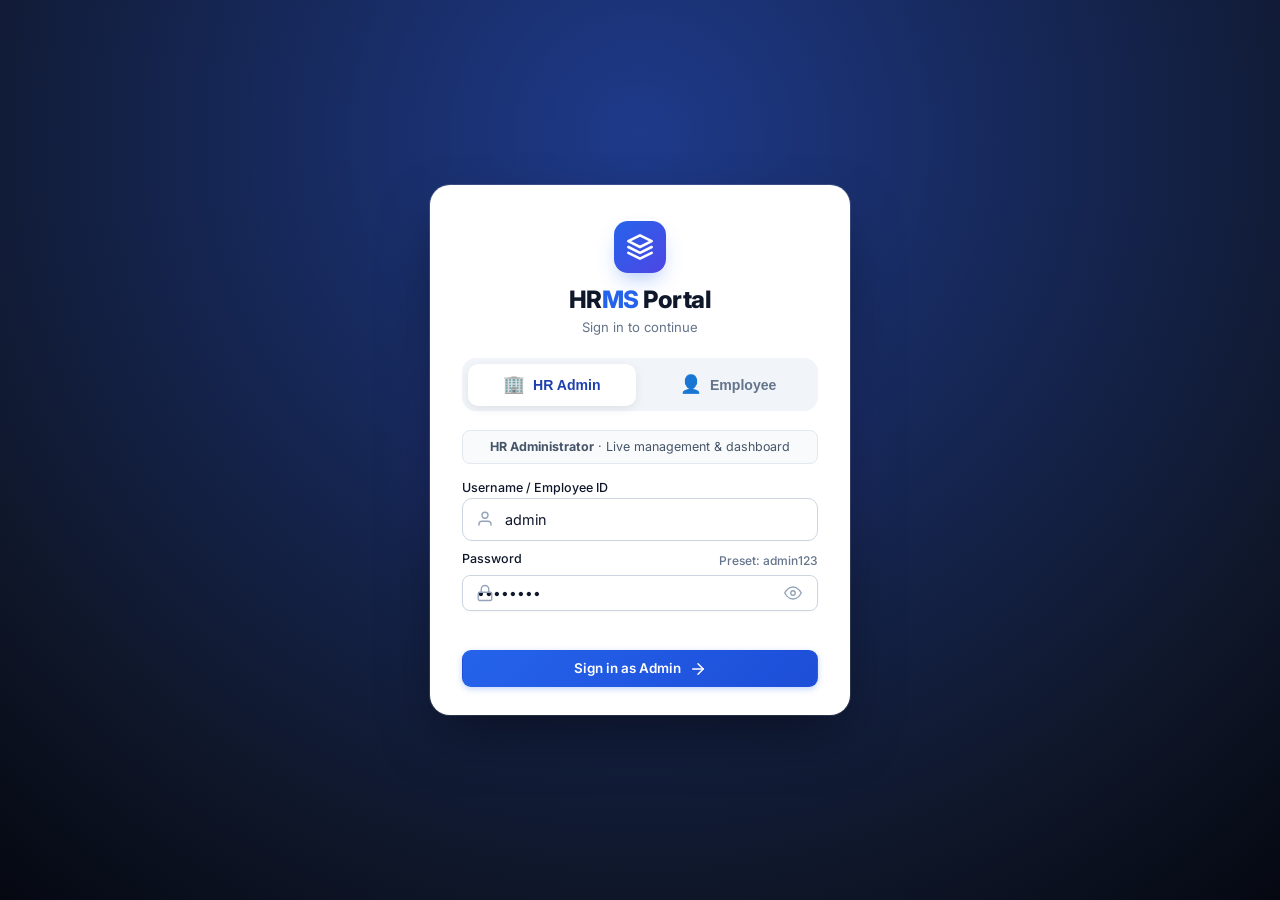
==== commit caac6dbb: "feat: mobile responsiveness, simplified mobile login/logout, role-based mobile navigation, and biome" ====
--- a/client/index.html
+++ b/client/index.html
@@ -14,7 +14,7 @@
   <link rel="preconnect" href="https://fonts.googleapis.com" />
   <link rel="preconnect" href="https://fonts.gstatic.com" crossorigin />
   <link href="https://fonts.googleapis.com/css2?family=Inter:wght@400;500;600;700&display=swap" rel="stylesheet" />
-  <link rel="stylesheet" href="/client/css/style.css?v=2.7.0" />
+  <link rel="stylesheet" href="/client/css/style.css?v=2.6.0" />
 </head>
 <body>
 
@@ -25,22 +25,22 @@
     </div>
 
     <nav class="nav">
+      <a class="nav-item active" data-page="myatt" href="#" id="navMyAtt" style="display:none">
+        <svg xmlns="http://www.w3.org/2000/svg" fill="none" viewBox="0 0 24 24" stroke-width="1.8" stroke="currentColor"><path stroke-linecap="round" stroke-linejoin="round" d="M6.827 6.175A2.31 2.31 0 015.186 7.23c-.38.054-.757.112-1.134.175C2.999 7.58 2.25 8.507 2.25 9.574V18a2.25 2.25 0 002.25 2.25h15A2.25 2.25 0 0021.75 18V9.574c0-1.067-.75-1.994-1.802-2.169a47.865 47.865 0 00-1.134-.175 2.31 2.31 0 01-1.64-1.055l-.822-1.316a2.192 2.192 0 00-1.736-1.039 48.774 48.774 0 00-5.232 0 2.192 2.192 0 00-1.736 1.039l-.821 1.316z"/><path stroke-linecap="round" stroke-linejoin="round" d="M16.5 12.75a4.5 4.5 0 11-9 0 4.5 4.5 0 019 0zM18.75 10.5h.008v.008h-.008V10.5z"/></svg>
+        My Attendance (Punch)
+      </a>
       <a class="nav-item" data-page="myleave" href="#" id="navMyLeave" style="display:none">
         <svg xmlns="http://www.w3.org/2000/svg" fill="none" viewBox="0 0 24 24" stroke-width="1.8" stroke="currentColor"><path stroke-linecap="round" stroke-linejoin="round" d="M6.75 3v2.25M17.25 3v2.25M3 18.75V7.5a2.25 2.25 0 012.25-2.25h13.5A2.25 2.25 0 0121 7.5v11.25m-18 0A2.25 2.25 0 005.25 21h13.5A2.25 2.25 0 0021 18.75"/></svg>
         My Leave Requests
       </a>
+      <a class="nav-item" data-page="myletters" href="#" id="navMyLetters" style="display:none">
+        <svg xmlns="http://www.w3.org/2000/svg" fill="none" viewBox="0 0 24 24" stroke-width="1.8" stroke="currentColor"><path stroke-linecap="round" stroke-linejoin="round" d="M21.75 6.75v10.5a2.25 2.25 0 01-2.25 2.25h-15a2.25 2.25 0 01-2.25-2.25V6.75m19.5 0A2.25 2.25 0 0019.5 4.5h-15a2.25 2.25 0 00-2.25 2.25m19.5 0v.24a2.25 2.25 0 01-1.07 1.92l-7.5 4.62a2.25 2.25 0 01-2.36 0L3.32 8.91a2.25 2.25 0 01-1.07-1.92V6.75"/></svg>
+        My Letters
+      </a>
       <a class="nav-item" data-page="myresign" href="#" id="navMyResign" style="display:none">
         <svg xmlns="http://www.w3.org/2000/svg" fill="none" viewBox="0 0 24 24" stroke-width="1.8" stroke="currentColor"><path stroke-linecap="round" stroke-linejoin="round" d="M15.75 9V5.25A2.25 2.25 0 0013.5 3h-6a2.25 2.25 0 00-2.25 2.25v13.5A2.25 2.25 0 007.5 21h6a2.25 2.25 0 002.25-2.25V15m3 0l3-3m0 0l-3-3m3 3H9"/></svg>
         My Resignation
       </a>
-      <a class="nav-item" data-page="myletters" href="#" id="navMyLetters" style="display:none">
-        <svg xmlns="http://www.w3.org/2000/svg" fill="none" viewBox="0 0 24 24" stroke-width="1.8" stroke="currentColor"><path stroke-linecap="round" stroke-linejoin="round" d="M21.75 6.75v10.5a2.25 2.25 0 01-2.25 2.25h-15a2.25 2.25 0 01-2.25-2.25V6.75m19.5 0A2.25 2.25 0 0019.5 4.5h-15a2.25 2.25 0 00-2.25 2.25m19.5 0v.24a2.25 2.25 0 01-1.07 1.92l-7.5 4.62a2.25 2.25 0 01-2.36 0L3.32 8.91a2.25 2.25 0 01-1.07-1.92V6.75"/></svg>
-        My Letters
-      </a>
-      <a class="nav-item" data-page="myatt" href="#" id="navMyAtt" style="display:none">
-        <svg xmlns="http://www.w3.org/2000/svg" fill="none" viewBox="0 0 24 24" stroke-width="1.8" stroke="currentColor"><path stroke-linecap="round" stroke-linejoin="round" d="M12 6v6h4.5m4.5 0a9 9 0 11-18 0 9 9 0 0118 0z"/></svg>
-        My Attendance
-      </a>
       <a class="nav-item" data-page="myperm" href="#" id="navMyPerm" style="display:none">
         <svg xmlns="http://www.w3.org/2000/svg" fill="none" viewBox="0 0 24 24" stroke-width="1.8" stroke="currentColor"><path stroke-linecap="round" stroke-linejoin="round" d="M12 6v6h4.5m4.5 0a9 9 0 11-18 0 9 9 0 0118 0z"/></svg>
         My Permissions &amp; OD
@@ -57,7 +57,7 @@
         <svg xmlns="http://www.w3.org/2000/svg" fill="none" viewBox="0 0 24 24" stroke-width="1.8" stroke="currentColor"><path stroke-linecap="round" stroke-linejoin="round" d="M3 13.125C3 12.504 3.504 12 4.125 12h2.25c.621 0 1.125.504 1.125 1.125v6.75C7.5 20.496 6.996 21 6.375 21h-2.25A1.125 1.125 0 013 19.875v-6.75zM9.75 8.625c0-.621.504-1.125 1.125-1.125h2.25c.621 0 1.125.504 1.125 1.125v11.25c0 .621-.504 1.125-1.125 1.125h-2.25a1.125 1.125 0 01-1.125-1.125V8.625zM16.5 4.125c0-.621.504-1.125 1.125-1.125h2.25C20.496 3 21 3.504 21 4.125v15.75c0 .621-.504 1.125-1.125 1.125h-2.25a1.125 1.125 0 01-1.125-1.125V4.125z"/></svg>
         My Performance
       </a>
-      <div class="nav-section" id="navMainLabel">Main</div>
+      <div class="nav-section" id="navMainLabel">Primary Management</div>
       <a class="nav-item active" data-page="dashboard" href="#">
         <svg xmlns="http://www.w3.org/2000/svg" fill="none" viewBox="0 0 24 24" stroke-width="1.8" stroke="currentColor"><path stroke-linecap="round" stroke-linejoin="round" d="M3 12l2-2m0 0l7-7 7 7M5 10v10a1 1 0 001 1h3m10-11l2 2m-2-2v10a1 1 0 01-1 1h-3m-6 0a1 1 0 001-1v-4a1 1 0 011-1h2a1 1 0 011 1v4a1 1 0 001 1m-6 0h6"/></svg>
         Dashboard
@@ -90,7 +90,7 @@
         Letters
       </a>
 
-      <div class="nav-section">Management</div>
+      <div class="nav-section" id="navOpsLabel">Enterprise Operations</div>
       <a class="nav-item" data-page="statmods" href="#">
         <svg xmlns="http://www.w3.org/2000/svg" fill="none" viewBox="0 0 24 24" stroke-width="1.8" stroke="currentColor"><path stroke-linecap="round" stroke-linejoin="round" d="M9 12.75L11.25 15 15 9.75m-3-7.036A11.959 11.959 0 013.598 6 11.99 11.99 0 003 9.749c0 5.592 3.824 10.29 9 11.623 5.176-1.332 9-6.03 9-11.622 0-1.31-.21-2.571-.598-3.751h-.152c-3.196 0-6.1-1.248-8.25-3.285z"/></svg>
         Statutory Modules
@@ -604,10 +604,10 @@
         <button type="button" class="btn btn-approve" id="letterAcceptBtn" style="display:none" onclick="acceptAppointment()">I Accept this Appointment</button>
         <button type="button" class="btn btn-primary" onclick="window.print()">Print / Save as PDF</button>
       </div>
-    </div>
-  </div>
-
-    <div class="login-screen" id="loginScreen">
+        </div>
+  </div>
+
+  <div class="login-screen" id="loginScreen">
     <div class="login-backdrop-glow"></div>
     <form class="login-card" onsubmit="doLogin(event)">
       <!-- Brand Header -->
@@ -618,27 +618,29 @@
           </svg>
         </div>
         <h2 class="login-title">HR<span class="brand-accent">MS</span> Portal</h2>
-        <p class="login-subtitle">Enterprise Human Resource & Attendance System</p>
-      </div>
-
-      <!-- Quick Role Preset Selector -->
-      <div class="login-presets">
-        <span class="presets-label">Quick Sign-in:</span>
-        <div class="presets-btns">
-          <button type="button" class="preset-btn active" id="btnPresetAdmin" onclick="setLoginPreset('admin', 'admin123', this)">
-            <svg width="13" height="13" viewBox="0 0 24 24" fill="none" stroke="currentColor" stroke-width="2"><path d="M12 2l3.09 6.26L22 9.27l-5 4.87 1.18 6.88L12 17.77l-6.18 3.25L7 14.14 2 9.27l6.91-1.01L12 2z"/></svg>
-            HR Admin
-          </button>
-          <button type="button" class="preset-btn" id="btnPresetEmp" onclick="setLoginPreset('EMP001', '01011900', this)">
-            <svg width="13" height="13" viewBox="0 0 24 24" fill="none" stroke="currentColor" stroke-width="2"><path d="M20 21v-2a4 4 0 0 0-4-4H8a4 4 0 0 0-4 4v2"/><circle cx="12" cy="7" r="4"/></svg>
-            Employee
-          </button>
-        </div>
+        <p class="login-subtitle">Sign in to continue</p>
+      </div>
+
+      <!-- Quick Role Tabs: Admin vs Employee -->
+      <div class="login-role-tabs">
+        <button type="button" class="role-tab active" id="tabAdmin" onclick="setRoleTab('admin')">
+          <span class="role-tab-icon">🏢</span>
+          <span>HR Admin</span>
+        </button>
+        <button type="button" class="role-tab" id="tabEmployee" onclick="setRoleTab('employee')">
+          <span class="role-tab-icon">👤</span>
+          <span>Employee</span>
+        </button>
+      </div>
+
+      <!-- Role descriptor badge -->
+      <div class="role-badge-desc" id="roleDescBadge">
+        <strong>HR Administrator</strong> · Live management &amp; dashboard
       </div>
 
       <!-- Inputs with icons -->
       <div class="form-group login-field">
-        <label for="loginUser">Employee ID / Username</label>
+        <label for="loginUser">Username / Employee ID</label>
         <div class="input-with-icon">
           <svg class="input-icon" width="18" height="18" viewBox="0 0 24 24" fill="none" stroke="currentColor" stroke-width="1.8">
             <path d="M20 21v-2a4 4 0 0 0-4-4H8a4 4 0 0 0-4 4v2"></path>
@@ -651,7 +653,7 @@
       <div class="form-group login-field">
         <div class="label-row">
           <label for="loginPass">Password</label>
-          <span class="pwd-hint" id="pwdHintText">Default: admin123</span>
+          <span class="pwd-hint" id="pwdHintText" style="font-size:0.75rem;color:#64748b;">Preset: admin123</span>
         </div>
         <div class="input-with-icon">
           <svg class="input-icon" width="18" height="18" viewBox="0 0 24 24" fill="none" stroke="currentColor" stroke-width="1.8">
@@ -670,29 +672,23 @@
 
       <div class="login-err" id="loginErr"></div>
 
-      <button type="submit" class="btn btn-primary btn-login-submit">
-        <span>Sign in to HRMS</span>
+      <button type="submit" class="btn btn-primary btn-login-submit" id="loginSubmitBtn">
+        <span id="loginSubmitText">Sign in as Admin</span>
         <svg width="18" height="18" viewBox="0 0 24 24" fill="none" stroke="currentColor" stroke-width="2" stroke-linecap="round" stroke-linejoin="round">
           <line x1="5" y1="12" x2="19" y2="12"></line>
           <polyline points="12 5 19 12 12 19"></polyline>
         </svg>
       </button>
-
-      <!-- Security / Info Footer -->
-      <div class="login-footer">
-        <div class="login-security-tag">
-          <svg width="13" height="13" viewBox="0 0 24 24" fill="none" stroke="currentColor" stroke-width="2">
-            <path d="M12 22s8-4 8-10V5l-8-3-8 3v7c0 6 8 10 8 10z"></path>
-          </svg>
-          <span>256-bit Encrypted Session · v2.0</span>
-        </div>
-        <div id="lastLoginLine" class="login-meta-line"></div>
-      </div>
     </form>
   </div>
 
   <div class="toast" id="toast"></div>
 
-  <script src="/client/js/app.js?v=2.7.0"></script>
+  <!-- Mobile Bottom Navigation Bar -->
+  <nav class="mobile-bottom-nav" id="mobileBottomNav" aria-label="Mobile Navigation">
+    <!-- Rendered dynamically by app.js based on role -->
+  </nav>
+
+  <script src="/client/js/app.js?v=2.6.0"></script>
 </body>
 </html>
--- a/client/css/style.css
+++ b/client/css/style.css
@@ -1974,3 +1974,543 @@
     grid-template-columns: 1fr !important;
   }
 }
+
+/* ==========================================================================
+   MOBILE FIRST RESPONSIVENESS, BOTTOM NAVIGATION & BIOMETRIC PUNCH STYLES
+   ========================================================================== */
+
+/* Mobile Bottom Navigation Bar */
+.mobile-bottom-nav {
+  display: none;
+  position: fixed;
+  bottom: 0;
+  left: 0;
+  right: 0;
+  height: 64px;
+  background: rgba(255, 255, 255, 0.98);
+  backdrop-filter: blur(16px);
+  -webkit-backdrop-filter: blur(16px);
+  border-top: 1px solid #e2e8f0;
+  z-index: 150;
+  padding: 0 0.5rem;
+  padding-bottom: env(safe-area-inset-bottom, 0px);
+  align-items: center;
+  justify-content: space-around;
+  box-shadow: 0 -4px 20px rgba(0, 0, 0, 0.05);
+}
+
+.bottom-nav-item {
+  display: flex;
+  flex-direction: column;
+  align-items: center;
+  justify-content: center;
+  flex: 1;
+  height: 100%;
+  padding: 0.35rem 0.2rem;
+  color: #64748b;
+  text-decoration: none;
+  font-size: 0.72rem;
+  font-weight: 500;
+  gap: 3px;
+  position: relative;
+  transition: all 0.2s ease;
+  user-select: none;
+  border: none;
+  background: transparent;
+  cursor: pointer;
+}
+
+.bottom-nav-item svg {
+  width: 22px;
+  height: 22px;
+  stroke-width: 1.8;
+  transition: transform 0.2s ease;
+}
+
+.bottom-nav-item.active {
+  color: #2563eb;
+  font-weight: 700;
+}
+
+.bottom-nav-item.active svg {
+  transform: translateY(-2px);
+  stroke: #2563eb;
+}
+
+.bottom-nav-item .b-badge {
+  position: absolute;
+  top: 4px;
+  right: calc(50% - 16px);
+  background: #ef4444;
+  color: #ffffff;
+  font-size: 0.65rem;
+  font-weight: 700;
+  padding: 1px 5px;
+  border-radius: 99px;
+  line-height: 1.2;
+}
+
+.bottom-nav-item.punch-highlight {
+  color: #2563eb;
+}
+.bottom-nav-item.punch-highlight .punch-icon-bg {
+  width: 34px;
+  height: 34px;
+  border-radius: 12px;
+  background: linear-gradient(135deg, #2563eb 0%, #1d4ed8 100%);
+  color: #ffffff;
+  display: flex;
+  align-items: center;
+  justify-content: center;
+  box-shadow: 0 4px 12px rgba(37, 99, 235, 0.4);
+  margin-top: -10px;
+}
+.bottom-nav-item.punch-highlight .punch-icon-bg svg {
+  width: 18px;
+  height: 18px;
+  stroke: #ffffff;
+}
+
+/* Simplified Modern Login Card on Mobile */
+.login-role-tabs {
+  display: flex;
+  gap: 0.5rem;
+  background: #f1f5f9;
+  padding: 0.35rem;
+  border-radius: 14px;
+  margin-bottom: 1.15rem;
+}
+
+.role-tab {
+  flex: 1;
+  display: flex;
+  align-items: center;
+  justify-content: center;
+  gap: 0.5rem;
+  padding: 0.65rem 0.8rem;
+  font-size: 0.88rem;
+  font-weight: 600;
+  color: #64748b;
+  background: transparent;
+  border: none;
+  border-radius: 10px;
+  cursor: pointer;
+  transition: all 0.2s cubic-bezier(0.16, 1, 0.3, 1);
+  user-select: none;
+}
+
+.role-tab.active {
+  background: #ffffff;
+  color: #1e40af;
+  box-shadow: 0 3px 10px rgba(0, 0, 0, 0.08);
+}
+
+.role-tab-icon {
+  font-size: 1.1rem;
+}
+
+.role-badge-desc {
+  font-size: 0.78rem;
+  color: #475569;
+  background: #f8fafc;
+  border: 1px solid #e2e8f0;
+  border-radius: 8px;
+  padding: 0.45rem 0.75rem;
+  margin-bottom: 1rem;
+  text-align: center;
+  line-height: 1.4;
+}
+
+/* Biometric Viewfinder & Face Cam */
+.punch-modal-body {
+  padding: 1rem !important;
+  display: flex;
+  flex-direction: column;
+  gap: 0.85rem;
+}
+
+.punch-cam-container {
+  position: relative;
+  width: 100%;
+  aspect-ratio: 4/3;
+  max-height: 280px;
+  background: #090d16;
+  border-radius: 16px;
+  overflow: hidden;
+  box-shadow: 0 8px 24px rgba(0, 0, 0, 0.3), 0 0 0 1px rgba(255, 255, 255, 0.08);
+  display: flex;
+  align-items: center;
+  justify-content: center;
+}
+
+.punch-video {
+  width: 100%;
+  height: 100%;
+  object-fit: cover;
+  transform: scaleX(-1);
+  display: block;
+}
+
+.punch-face-oval {
+  position: absolute;
+  width: 155px;
+  height: 200px;
+  border: 2px dashed rgba(96, 165, 250, 0.75);
+  border-radius: 50%;
+  pointer-events: none;
+  box-shadow: 0 0 0 9999px rgba(9, 13, 22, 0.35);
+  display: flex;
+  align-items: center;
+  justify-content: center;
+  transition: all 0.3s ease;
+}
+
+.punch-face-oval.ready {
+  border: 2.5px solid #10b981;
+  box-shadow: 0 0 20px rgba(16, 185, 129, 0.4), 0 0 0 9999px rgba(9, 13, 22, 0.35);
+}
+
+.punch-scan-bar {
+  position: absolute;
+  top: 0;
+  left: 10%;
+  width: 80%;
+  height: 2px;
+  background: linear-gradient(90deg, transparent, #60a5fa, transparent);
+  box-shadow: 0 0 8px #60a5fa;
+  animation: scanOval 2.4s infinite ease-in-out alternate;
+}
+
+@keyframes scanOval {
+  0% { top: 15%; opacity: 0.2; }
+  50% { opacity: 0.9; }
+  100% { top: 85%; opacity: 0.2; }
+}
+
+.punch-top-bar {
+  position: absolute;
+  top: 10px;
+  left: 12px;
+  right: 12px;
+  display: flex;
+  align-items: center;
+  justify-content: space-between;
+  z-index: 10;
+}
+
+.punch-live-badge {
+  background: rgba(15, 23, 42, 0.75);
+  backdrop-filter: blur(8px);
+  -webkit-backdrop-filter: blur(8px);
+  color: #10b981;
+  font-size: 0.72rem;
+  font-weight: 600;
+  padding: 0.3rem 0.65rem;
+  border-radius: 99px;
+  border: 1px solid rgba(255, 255, 255, 0.15);
+  display: inline-flex;
+  align-items: center;
+  gap: 0.4rem;
+}
+
+.punch-cam-flip-btn {
+  background: rgba(15, 23, 42, 0.75);
+  backdrop-filter: blur(8px);
+  -webkit-backdrop-filter: blur(8px);
+  color: #ffffff;
+  border: 1px solid rgba(255, 255, 255, 0.2);
+  border-radius: 99px;
+  padding: 0.35rem 0.8rem;
+  font-size: 0.74rem;
+  font-weight: 600;
+  display: inline-flex;
+  align-items: center;
+  gap: 0.35rem;
+  cursor: pointer;
+  transition: all 0.2s ease;
+}
+.punch-cam-flip-btn:active {
+  transform: scale(0.94);
+  background: rgba(37, 99, 235, 0.85);
+}
+
+.punch-status-line {
+  font-size: 0.8rem;
+  color: #64748b;
+  text-align: center;
+  padding: 0.35rem 0.5rem;
+  background: #f8fafc;
+  border: 1px solid #e2e8f0;
+  border-radius: 8px;
+}
+
+/* Location Card Styles */
+.punch-geo-card {
+  background: #f8fafc;
+  border: 1px solid #e2e8f0;
+  border-radius: 12px;
+  padding: 0.75rem 0.9rem;
+  display: flex;
+  flex-direction: column;
+  gap: 0.45rem;
+}
+
+.geo-pulse-dot {
+  width: 9px;
+  height: 9px;
+  border-radius: 50%;
+  background: #2563eb;
+  display: inline-block;
+  animation: pulseDot 1.4s infinite ease-in-out;
+  margin-right: 0.3rem;
+}
+
+@keyframes pulseDot {
+  0%, 100% { transform: scale(1); opacity: 1; }
+  50% { transform: scale(1.4); opacity: 0.5; }
+}
+
+.punch-geo-status {
+  font-size: 0.82rem;
+  color: #334155;
+  display: flex;
+  align-items: center;
+  flex-wrap: wrap;
+  gap: 0.35rem;
+}
+
+.geofence-tag {
+  font-size: 0.78rem;
+  font-weight: 500;
+  padding: 0.4rem 0.7rem;
+  border-radius: 8px;
+  display: flex;
+  align-items: center;
+  gap: 0.4rem;
+}
+
+.geofence-tag.in-range {
+  background: #ecfdf5;
+  color: #065f46;
+  border: 1px solid #a7f3d0;
+}
+
+.geofence-tag.out-range {
+  background: #fff1f2;
+  color: #9f1239;
+  border: 1px solid #fecdd3;
+}
+
+/* Mobile Punch Hero Card & Clock */
+.punch-hero-card {
+  background: linear-gradient(135deg, #1e3a8a 0%, #2563eb 100%);
+  color: #ffffff;
+  border-radius: 18px;
+  padding: 1.5rem 1.25rem;
+  text-align: center;
+  box-shadow: 0 10px 25px -5px rgba(37, 99, 235, 0.35);
+  position: relative;
+  overflow: hidden;
+  margin-bottom: 1.25rem;
+}
+
+.punch-clock-display {
+  font-size: 2.6rem;
+  font-weight: 800;
+  letter-spacing: -0.02em;
+  font-family: 'Inter', -apple-system, sans-serif;
+  margin: 0.25rem 0;
+  text-shadow: 0 2px 8px rgba(0, 0, 0, 0.2);
+}
+
+.punch-date-display {
+  font-size: 0.88rem;
+  color: #bfdbfe;
+  font-weight: 500;
+}
+
+.punch-btn-group {
+  display: flex;
+  gap: 0.75rem;
+  justify-content: center;
+  margin: 1.25rem 0 0.5rem;
+}
+
+.btn-punch-in {
+  flex: 1;
+  max-width: 170px;
+  height: 48px;
+  background: #10b981 !important;
+  color: #ffffff !important;
+  border: none !important;
+  font-weight: 700;
+  font-size: 0.95rem;
+  border-radius: 12px;
+  box-shadow: 0 4px 14px rgba(16, 185, 129, 0.35);
+  display: inline-flex;
+  align-items: center;
+  justify-content: center;
+  gap: 0.5rem;
+}
+.btn-punch-in:hover:not(:disabled), .btn-punch-in:active:not(:disabled) {
+  background: #059669 !important;
+  transform: translateY(-2px);
+}
+
+.btn-punch-out {
+  flex: 1;
+  max-width: 170px;
+  height: 48px;
+  background: #f59e0b !important;
+  color: #ffffff !important;
+  border: none !important;
+  font-weight: 700;
+  font-size: 0.95rem;
+  border-radius: 12px;
+  box-shadow: 0 4px 14px rgba(245, 158, 11, 0.35);
+  display: inline-flex;
+  align-items: center;
+  justify-content: center;
+  gap: 0.5rem;
+}
+.btn-punch-out:hover:not(:disabled), .btn-punch-out:active:not(:disabled) {
+  background: #d97706 !important;
+  transform: translateY(-2px);
+}
+
+/* Employee Quick Services Grid */
+.emp-services-grid {
+  display: grid;
+  grid-template-columns: repeat(2, 1fr);
+  gap: 0.75rem;
+  margin-bottom: 1.25rem;
+}
+
+@media (min-width: 640px) {
+  .emp-services-grid {
+    grid-template-columns: repeat(4, 1fr);
+  }
+}
+
+.emp-service-card {
+  background: var(--card);
+  border: 1px solid var(--border);
+  border-radius: 14px;
+  padding: 1rem 0.85rem;
+  display: flex;
+  flex-direction: column;
+  align-items: center;
+  text-align: center;
+  gap: 0.35rem;
+  cursor: pointer;
+  transition: all 0.2s ease;
+  user-select: none;
+}
+.emp-service-card:active, .emp-service-card:hover {
+  border-color: var(--primary);
+  transform: translateY(-2px);
+  box-shadow: 0 6px 16px rgba(37, 99, 235, 0.1);
+}
+
+.emp-service-icon {
+  width: 42px;
+  height: 42px;
+  border-radius: 12px;
+  display: flex;
+  align-items: center;
+  justify-content: center;
+  font-size: 1.25rem;
+  margin-bottom: 0.2rem;
+}
+.emp-service-title {
+  font-size: 0.82rem;
+  font-weight: 600;
+  color: var(--text);
+}
+.emp-service-desc {
+  font-size: 0.72rem;
+  color: var(--text-muted);
+}
+
+/* Comprehensive Media Query Tweaks for Phone Screens */
+@media (max-width: 768px) {
+  .mobile-bottom-nav {
+    display: flex;
+  }
+  .content {
+    padding: 0.9rem !important;
+    padding-bottom: calc(80px + env(safe-area-inset-bottom, 0px)) !important;
+  }
+  .footer {
+    padding-bottom: calc(80px + env(safe-area-inset-bottom, 0px)) !important;
+  }
+  
+  /* Topbar compactness */
+  .topbar {
+    padding: 0.6rem 0.9rem !important;
+    gap: 0.5rem;
+  }
+  .top-brand .tb-text .page-title {
+    font-size: 1.05rem !important;
+    max-width: 160px;
+  }
+  
+  /* Sidebar Drawer on Mobile */
+  .sidebar {
+    width: 280px !important;
+    box-shadow: 4px 0 24px rgba(0, 0, 0, 0.3);
+  }
+  
+  /* Modal bottom-sheet on phone */
+  .modal-backdrop.show {
+    align-items: flex-end;
+  }
+  .modal {
+    width: 100% !important;
+    max-width: 100% !important;
+    max-height: 92vh !important;
+    border-radius: 20px 20px 0 0 !important;
+    margin: 0 !important;
+    animation: modalSlideUp 0.25s cubic-bezier(0.16, 1, 0.3, 1) !important;
+  }
+  @keyframes modalSlideUp {
+    from { transform: translateY(100%); }
+    to { transform: translateY(0); }
+  }
+
+  /* Form controls touch target */
+  input, select, textarea, .form-control {
+    font-size: 16px !important; /* Disables iOS auto-zoom on input focus */
+    min-height: 42px;
+  }
+  
+  /* Clean login card on mobile */
+  .login-card {
+    padding: 1.5rem 1.15rem 1.15rem !important;
+    border-radius: 18px !important;
+    max-width: 100% !important;
+  }
+  .login-field .form-control {
+    height: 46px !important;
+  }
+  .btn-login-submit {
+    height: 48px !important;
+    font-size: 0.95rem !important;
+  }
+
+  /* Admin mobile navigation group labels */
+  .nav-group-title {
+    padding: 0.6rem 1rem 0.25rem;
+    font-size: 0.72rem;
+    font-weight: 700;
+    text-transform: uppercase;
+    letter-spacing: 0.05em;
+    color: #94a3b8;
+  }
+
+  /* Hide bottom nav when login screen is shown */
+  .login-screen.show ~ .mobile-bottom-nav,
+  .login-screen.show + .mobile-bottom-nav {
+    display: none !important;
+  }
+}
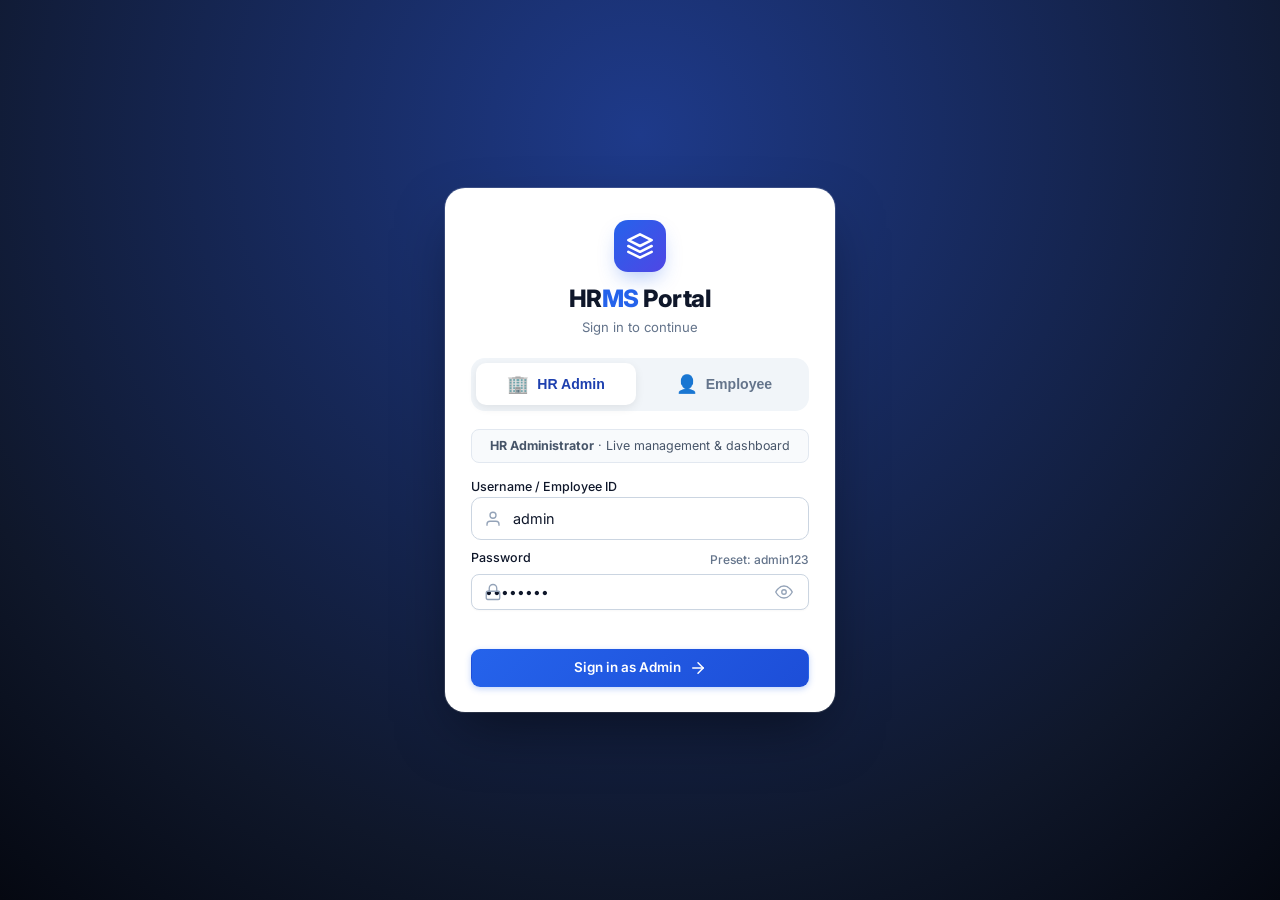
==== commit c3651be0: "fix(mobile): resolve viewport blowout, center login card on all phone sizes, bump cache busters to v" ====
--- a/client/index.html
+++ b/client/index.html
@@ -14,7 +14,7 @@
   <link rel="preconnect" href="https://fonts.googleapis.com" />
   <link rel="preconnect" href="https://fonts.gstatic.com" crossorigin />
   <link href="https://fonts.googleapis.com/css2?family=Inter:wght@400;500;600;700&display=swap" rel="stylesheet" />
-  <link rel="stylesheet" href="/client/css/style.css?v=2.6.0" />
+  <link rel="stylesheet" href="/client/css/style.css?v=2.8.0" />
 </head>
 <body>
 
@@ -689,6 +689,6 @@
     <!-- Rendered dynamically by app.js based on role -->
   </nav>
 
-  <script src="/client/js/app.js?v=2.6.0"></script>
+  <script src="/client/js/app.js?v=2.8.0"></script>
 </body>
 </html>
--- a/client/css/style.css
+++ b/client/css/style.css
@@ -77,14 +77,41 @@
   background: rgba(255, 255, 255, 0.35);
 }
 
+html {
+  width: 100%;
+  max-width: 100vw;
+  overflow-x: hidden;
+  box-sizing: border-box;
+}
+
 body {
-  font-family: 'Inter', system-ui, sans-serif;
+  font-family: 'Inter', system-ui, -apple-system, sans-serif;
   background: var(--bg);
   color: var(--text);
   display: flex;
   min-height: 100vh;
+  min-height: 100dvh;
+  width: 100%;
+  max-width: 100vw;
   overflow-x: hidden;
-}
+  margin: 0;
+  padding: 0;
+  position: relative;
+}
+
+/* While on login screen or logged out, completely hide app containers so they cannot expand body width */
+body.in-login .main,
+body.in-login .sidebar,
+body.in-login .overlay,
+body.in-login .mobile-bottom-nav,
+body.in-login #mobileBottomNav,
+.login-screen.show ~ .main,
+.login-screen.show ~ .sidebar,
+.login-screen.show ~ .overlay,
+.login-screen.show ~ .mobile-bottom-nav {
+  display: none !important;
+}
+
 
 /* ========== SIDEBAR ========== */
 .sidebar {
@@ -136,43 +163,61 @@
 .letter-paper .l-stamp { margin-top:1.25rem; padding:.5rem .75rem; border:1px dashed #059669; color:#047857; font-size:.8rem; font-family:'Inter',sans-serif; display:inline-block; }
 /* ========== MODERN LOGIN SCREEN ========== */
 .login-screen {
-  position: fixed;
-  inset: 0;
-  z-index: 300;
+  position: fixed !important;
+  inset: 0 !important;
+  top: 0 !important;
+  left: 0 !important;
+  width: 100vw !important;
+  max-width: 100vw !important;
+  height: 100% !important;
+  min-height: 100dvh !important;
+  z-index: 9999 !important;
   display: none;
-  align-items: center;
-  justify-content: center;
-  padding: 1.5rem;
-  background: radial-gradient(circle at 50% 15%, #1e3a8a 0%, #0f172a 75%, #050811 100%);
-  overflow-y: auto;
-}
-.login-screen.show { display: flex; }
+  flex-direction: column !important;
+  align-items: center !important;
+  justify-content: center !important;
+  padding: 1.25rem 1rem !important;
+  background: radial-gradient(circle at 50% 15%, #1e3a8a 0%, #0f172a 75%, #050811 100%) !important;
+  overflow-x: hidden !important;
+  overflow-y: auto !important;
+  box-sizing: border-box !important;
+  -webkit-overflow-scrolling: touch;
+}
+.login-screen.show { display: flex !important; }
 
 .login-backdrop-glow {
   position: absolute;
-  width: 520px;
-  height: 520px;
+  top: 50%;
+  left: 50%;
+  transform: translate(-50%, -50%);
+  width: min(420px, 85vw);
+  height: min(420px, 85vw);
+  max-width: 85vw;
+  max-height: 85vw;
   background: radial-gradient(circle, rgba(37, 99, 235, 0.28) 0%, rgba(79, 70, 229, 0.12) 45%, transparent 70%);
   border-radius: 50%;
   pointer-events: none;
+  overflow: hidden;
   animation: pulseGlow 7s ease-in-out infinite alternate;
 }
 @keyframes pulseGlow {
-  0% { transform: scale(0.92) translate(-8%, -8%); opacity: 0.7; }
-  100% { transform: scale(1.18) translate(8%, 8%); opacity: 1; }
+  0% { transform: translate(-50%, -50%) scale(0.92); opacity: 0.7; }
+  100% { transform: translate(-50%, -50%) scale(1.15); opacity: 1; }
 }
 
 .login-card {
-  position: relative;
-  background: #ffffff;
-  border-radius: 20px;
-  padding: 2.25rem 2rem 1.75rem;
-  width: 100%;
-  max-width: 420px;
-  box-shadow: 0 25px 60px -15px rgba(0, 0, 0, 0.5), 0 0 0 1px rgba(255, 255, 255, 0.15);
+  position: relative !important;
+  background: #ffffff !important;
+  border-radius: 20px !important;
+  padding: 2rem 1.6rem 1.6rem !important;
+  width: 100% !important;
+  max-width: min(390px, calc(100vw - 2rem)) !important;
+  margin: auto !important;
+  box-shadow: 0 25px 60px -15px rgba(0, 0, 0, 0.5), 0 0 0 1px rgba(255, 255, 255, 0.15) !important;
   text-align: left;
   animation: loginCardPop 0.25s cubic-bezier(0.16, 1, 0.3, 1);
-  box-sizing: border-box;
+  box-sizing: border-box !important;
+  flex-shrink: 0;
 }
 @keyframes loginCardPop {
   0% { opacity: 0; transform: scale(0.96) translateY(10px); }
@@ -436,8 +481,17 @@
 
 /* ========== MAIN ========== */
 .main {
-  flex: 1; margin-left: 260px;
-  display: flex; flex-direction: column; min-height: 100vh;
+  flex: 1 1 0%;
+  min-width: 0 !important;
+  width: 100% !important;
+  max-width: 100vw !important;
+  margin-left: 260px;
+  display: flex;
+  flex-direction: column;
+  min-height: 100vh;
+  min-height: 100dvh;
+  overflow-x: hidden !important;
+  box-sizing: border-box !important;
 }
 
 .topbar {
@@ -449,10 +503,18 @@
 
 .topbar-left { display: flex; align-items: center; gap: 1rem; }
 
+.collapse-toggle {
+  display: flex; align-items: center; justify-content: center;
+  background: none; border: none; cursor: pointer;
+  color: var(--text); padding: .4rem; border-radius: 8px;
+}
+.collapse-toggle:hover { background: var(--bg); }
+
 .menu-toggle {
   display: none; background: none; border: none; cursor: pointer;
-  color: var(--text); padding: .4rem;
-}
+  color: var(--text); padding: .4rem; border-radius: 8px;
+}
+.menu-toggle:hover { background: var(--bg); }
 
 .page-title { font-size: 1.25rem; font-weight: 700; letter-spacing: -.02em; }
 
@@ -1176,8 +1238,9 @@
 @media (max-width: 1024px) {
   .sidebar { transform: translateX(-100%); }
   .sidebar.open { transform: translateX(0); }
-  .main { margin-left: 0; }
-  .menu-toggle { display: block; }
+  .main { margin-left: 0 !important; width: 100% !important; max-width: 100vw !important; }
+  .collapse-toggle { display: none !important; }
+  .menu-toggle { display: flex !important; align-items: center; justify-content: center; }
   .stats-grid { grid-template-columns: repeat(2, 1fr); }
   .grid-2 { grid-template-columns: 1fr; }
   .payroll-grid { grid-template-columns: 1fr; }
@@ -2432,27 +2495,107 @@
   color: var(--text-muted);
 }
 
+/* Global Toast Notification */
+.toast {
+  position: fixed;
+  bottom: 1.5rem;
+  right: 1.5rem;
+  background: #0f172a;
+  color: #ffffff;
+  padding: 0.75rem 1.25rem;
+  border-radius: 12px;
+  font-size: 0.88rem;
+  font-weight: 500;
+  box-shadow: 0 10px 25px rgba(0, 0, 0, 0.25);
+  transform: translateY(100px);
+  opacity: 0;
+  transition: all 0.25s cubic-bezier(0.16, 1, 0.3, 1);
+  z-index: 99999;
+  pointer-events: none;
+}
+.toast.show {
+  transform: translateY(0);
+  opacity: 1;
+}
+.toast.success { background: #059669; }
+.toast.error { background: #dc2626; }
+.toast.info { background: #2563eb; }
+.toast.warning { background: #d97706; }
+
 /* Comprehensive Media Query Tweaks for Phone Screens */
 @media (max-width: 768px) {
+  .toast {
+    left: 50% !important;
+    right: auto !important;
+    top: calc(14px + env(safe-area-inset-top, 0px)) !important;
+    bottom: auto !important;
+    transform: translateX(-50%) translateY(-30px) !important;
+    max-width: min(340px, calc(100vw - 2rem)) !important;
+    width: auto !important;
+    white-space: normal !important;
+    text-align: center !important;
+    font-size: 0.82rem !important;
+    border-radius: 99px !important;
+    padding: 0.6rem 1.15rem !important;
+    box-shadow: 0 8px 24px rgba(0, 0, 0, 0.25) !important;
+    z-index: 100000 !important;
+  }
+  .toast.show {
+    transform: translateX(-50%) translateY(0) !important;
+  }
+  html, body {
+    overflow-x: hidden !important;
+    max-width: 100vw !important;
+  }
+  
   .mobile-bottom-nav {
     display: flex;
   }
   .content {
     padding: 0.9rem !important;
     padding-bottom: calc(80px + env(safe-area-inset-bottom, 0px)) !important;
+    max-width: 100vw !important;
+    overflow-x: hidden !important;
   }
   .footer {
     padding-bottom: calc(80px + env(safe-area-inset-bottom, 0px)) !important;
+  }
+  .footer-inner {
+    flex-direction: column !important;
+    gap: 0.35rem !important;
+    text-align: center !important;
+    font-size: 0.72rem !important;
   }
   
   /* Topbar compactness */
   .topbar {
     padding: 0.6rem 0.9rem !important;
     gap: 0.5rem;
+    width: 100% !important;
+    max-width: 100vw !important;
+    overflow-x: hidden !important;
+    box-sizing: border-box !important;
   }
   .top-brand .tb-text .page-title {
     font-size: 1.05rem !important;
     max-width: 160px;
+  }
+  .collapse-toggle {
+    display: none !important;
+  }
+  .menu-toggle {
+    display: inline-flex !important;
+    align-items: center !important;
+    justify-content: center !important;
+  }
+  .search-box {
+    display: none !important;
+  }
+  .topbar-right {
+    gap: 0.35rem;
+  }
+  #topLogout span {
+    display: none !important;
   }
   
   /* Sidebar Drawer on Mobile */
@@ -2486,16 +2629,37 @@
   
   /* Clean login card on mobile */
   .login-card {
-    padding: 1.5rem 1.15rem 1.15rem !important;
+    padding: 1.5rem 1.15rem 1.25rem !important;
     border-radius: 18px !important;
-    max-width: 100% !important;
+    width: 100% !important;
+    max-width: calc(100vw - 1.5rem) !important;
+    margin: auto !important;
+  }
+  .login-role-tabs {
+    gap: 0.35rem !important;
+    padding: 0.25rem !important;
+  }
+  .role-tab {
+    padding: 0.5rem 0.35rem !important;
+    font-size: 0.8rem !important;
+  }
+  .role-tab-icon {
+    font-size: 0.95rem !important;
+  }
+  .login-title {
+    font-size: 1.35rem !important;
+  }
+  .login-logo-badge {
+    width: 44px !important;
+    height: 44px !important;
+    margin-bottom: 0.45rem !important;
   }
   .login-field .form-control {
+    height: 44px !important;
+  }
+  .btn-login-submit {
     height: 46px !important;
-  }
-  .btn-login-submit {
-    height: 48px !important;
-    font-size: 0.95rem !important;
+    font-size: 0.92rem !important;
   }
 
   /* Admin mobile navigation group labels */
